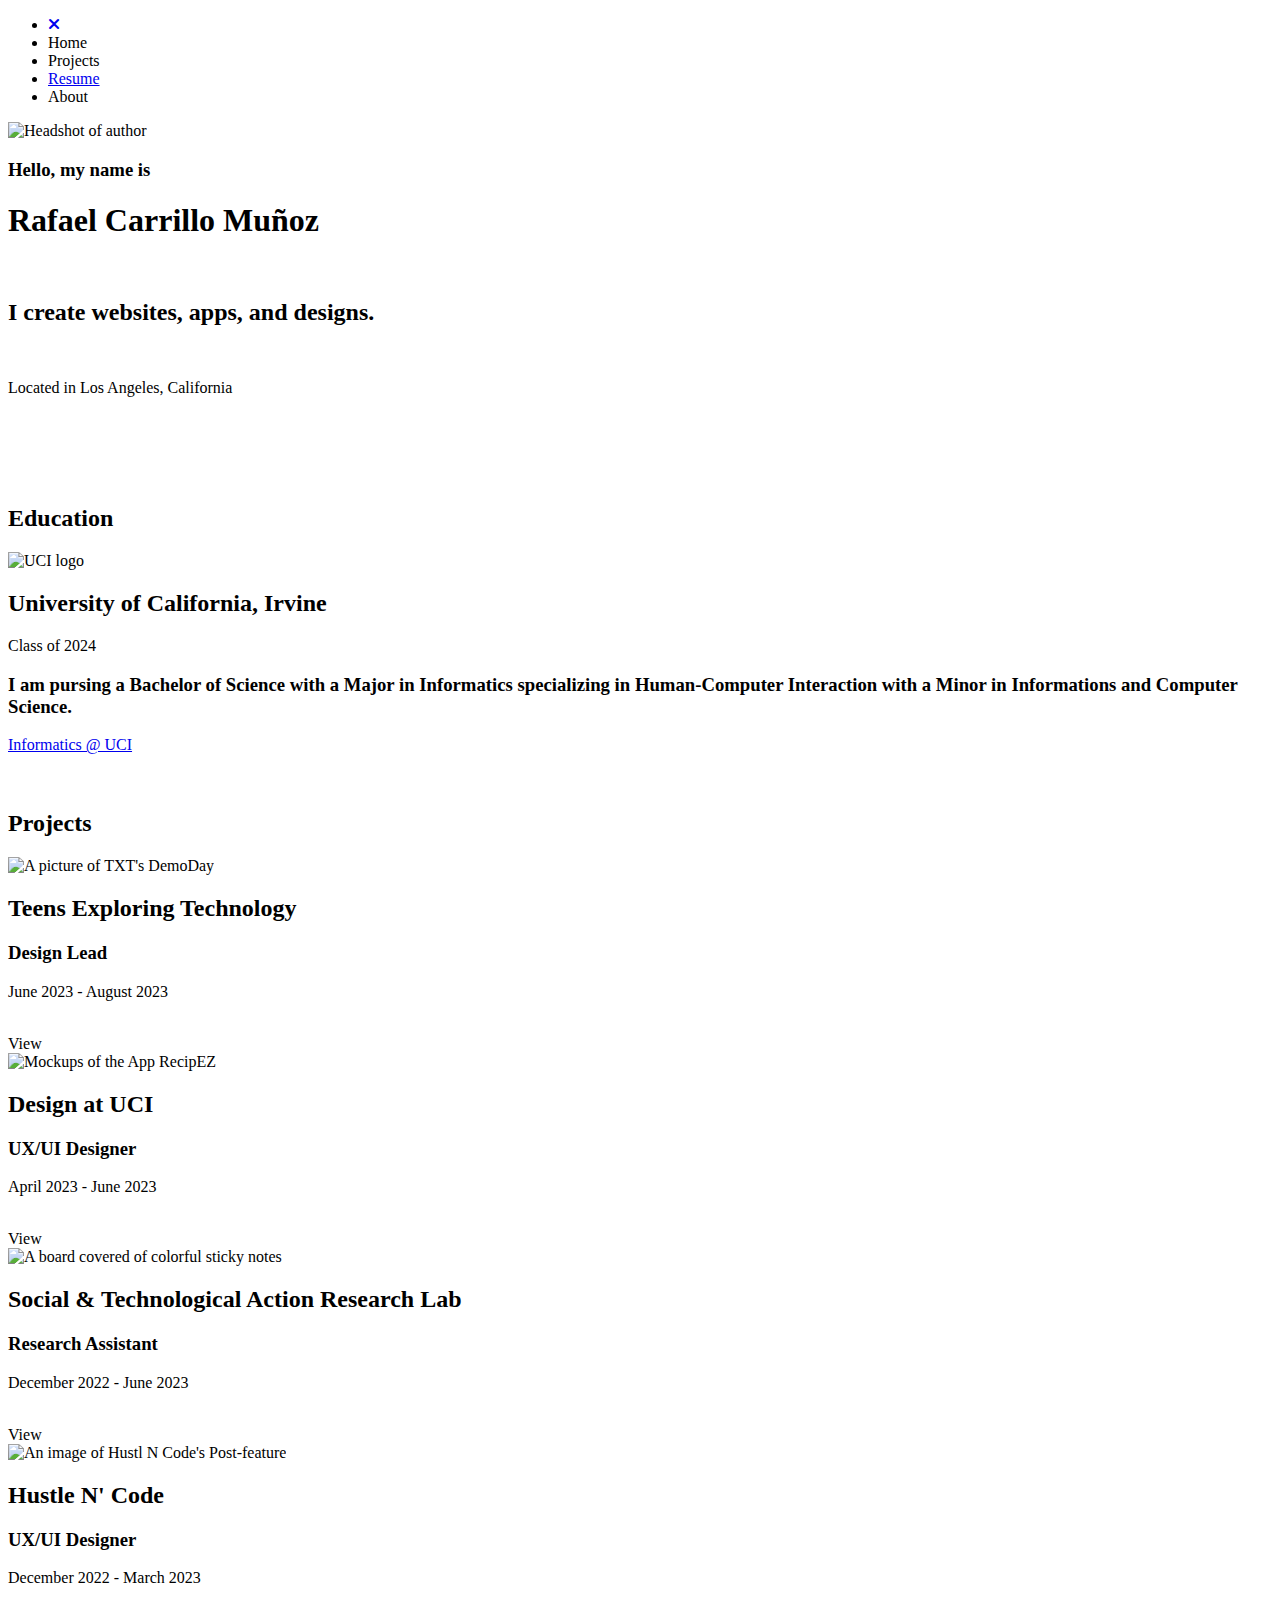
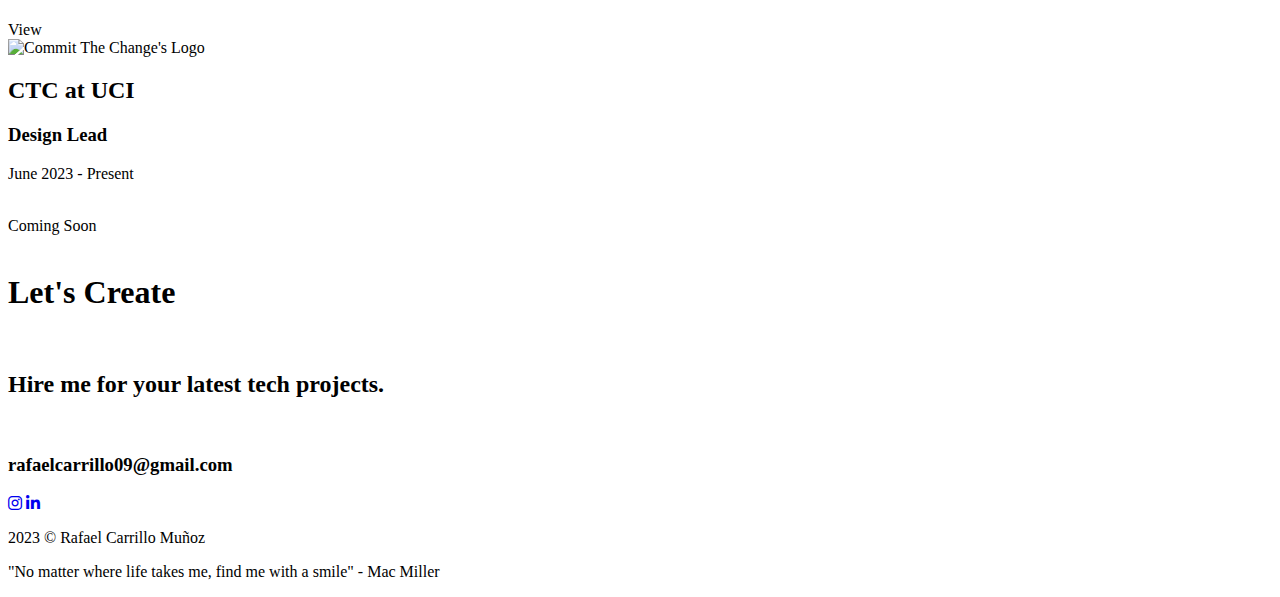
==== index.html @ d5f09ab2 "Removed GPA" ====
<!doctype html>
<html lang="en">

  <!--
  WRITTEN BY: Rafael Carrillo Muñoz
  EMAIL: rafaelcarrillo09@gmail.com
  -->

  <head>
    <meta charset="utf-8">
    <meta name="viewport" content="width=device-width, initial-scale=1">
    <meta name="author" content="Rafael Carrillo Muñoz">
    <meta name="description" content="This is my UX Design Portfolio built from scratch!">
    <!-- my CSS file -->
    <link rel="stylesheet" href="Index.css">
    <!-- icon library -->
    <link rel="stylesheet" href="https://cdnjs.cloudflare.com/ajax/libs/font-awesome/6.4.0/css/all.min.css">
    <!-- Font Families -->
    <link rel="preconnect" href="https://fonts.googleapis.com">
    <link rel="preconnect" href="https://fonts.gstatic.com" crossorigin>
    <link href="https://fonts.googleapis.com/css2?family=Karla:wght@500;600&family=Playfair+Display:wght@500;700&family=Sumana:wght@400;700&display=swap" rel="stylesheet">
    <!-- My website's Icon -->
    <link rel="icon" href="Images/seal.png">
    <!-- my javascript file -->
    <script src="myscript.js"></script>
    <!-- My Website's Name -->
    <title>Portfolio</title>
  </head>

  <!-- Beginning of browser content -->
  <body  id="home">
    <nav>
      <div class="menu">
        <ul>
          <li><a href="#projects"><i id="exit-button" class="fa-solid fa-xmark"></i></a></li>
          <li><a onclick="openIndex()" >Home</a></li>
          <li><a onclick="openProjects()">Projects</a></li>
          <li><a href="Resume/Resume.pdf">Resume</a></li>
          <li><a onclick="About()">About</a></li>
        </ul>
      </div>
      
      <div class="hamburger">
        <div class="line"></div>
        <div id="second-line" class="line"></div>
        <div id="third-line" class="line"></div>
      </div>
    </nav>
    <main>

        <!-- Main content goes here -->


        <div id="right" class="main">
          <div class="column">
            <div id="UCI-card" class="card">
              <img id="headshot" src="Images/headshot.png" alt="Headshot of author">
              <div class="card-content">
                <h3>
          Hello, my name is
        </h3>
        <h1>Rafael Carrillo Muñoz</h1>
        </br>
        <h2>
          I create websites, apps, and designs.
        </h2>
        </br>
        <p id="Hero-text">
          Located in Los Angeles, California
        </p>
        </br>
        </br>
        </br>
              </div>
            </div>
          </div>
        </div>


        
        <div class="border"></div>
        </br>
        <div class="Title">
          <h2>
              Education
          </h2> 
        </div>
        <div id="right" class="main">
          <div class="column">
            <div id="UCI-card" class="card">
              <img id="UCI-logo" src="Images/uci-logo.png" alt="UCI logo">
              <div class="card-content">
                <h2>University of California, Irvine</h2>
                
                <p>Class of 2024</p>
                <div class="border">
                </div>
                <h3>I am pursing a Bachelor of Science with a Major in Informatics specializing in Human-Computer Interaction with a Minor in Informations and Computer Science.</h3>
                <a href="https://www.informatics.uci.edu/">Informatics @ UCI</a>
              </div>
            </div>
          </div>
        </div>
        </br>
        <div class="border"></div>
        </br>
        <div class="Title">
          <h2>
              Projects
          </h2>

        </div>
        <div id="projects" class="main">
          <div class="column">
            <div class="card">
              <img id="affinity-img" src="Images/demoday.png" alt="A picture of TXT's DemoDay">
              <div class="card-content">
                <h2>Teens Exploring Technology</h2>
                <div class="border">
                </div>
                <h3>Design Lead</h3>
                <p>June 2023 - August 2023</p>
                </br>
                <a onclick="txtlead()">View</a>
              </div>
            </div>
          </div>
        </div>

      <div class="section">

        <div id="right" class="main">
          <div class="column">
            <div class="card">
              <img src="Images/iPhone14png.png" alt="Mockups of the App RecipEZ">
                <div class="card-content">
                  <h2>Design at UCI</h2>
                  <div class="border">
                  </div>
                  <h3>UX/UI Designer</h3>
                  <p>April 2023 - June 2023</p>
                  </br>
                  <a onclick="designUCI()">View</a>
                </div>
              </div>
            </div>
          </div>

    <div id="right" class="main">
      <div class="column">
        <div class="card">
          <img id="affinity-img" src="Images/art-2.png" alt="A board covered of colorful sticky notes">
          <div class="card-content">
            <h2>Social & Technological Action Research Lab</h2>
            <div class="border">
            </div>
            <h3>Research Assistant</h3>
            <p>December 2022 - June 2023</p>
            </br>
            <a onclick="research()">View</a>
          </div>
        </div>
      </div>
    </div>
  

    <div id="left" class="main">
      <div class="column">
        <div class="card">
          <img id="Comment-img" src="Images/Frame74.png" alt="An image of Hustl N Code's Post-feature">
          <div class="card-content">
            <h2>Hustle N' Code</h2>
            <div class="border">
            </div>
            <h3>UX/UI Designer</h3>
            <p>December 2022 - March 2023</p>
            </br>
            <a onclick="hustle()">View</a>
          </div>
        </div>
      </div>
    </div>

    <div id="left" class="main">
      <div class="column">
        <div class="card">
          <img id="affinity-img" src="Images/CTC.png" alt="Commit The Change's Logo">
          <div class="card-content">
            <h2>CTC at UCI</h2>
            <div class="border">
            </div>
            <h3>Design Lead</h3>
            <p>June 2023 - Present</p>
            </br>
            <a>Coming Soon</a>
          </div>
        </div>
      </div>
    </div>
  </div>

  <!-- Main content goes here -->
    <div class="border"></div>
      </br>
      <h1>Let's Create</h1>
      </br>
      <h2>
        Hire me for your latest tech projects.
      </h2>
      </br>
      <h3>
        rafaelcarrillo09@gmail.com
      </h3>
    </main>

    <footer>
      <div id="icons" class="column">
        <a href="https://www.instagram.com/rafaelcxrrllx/"><i href="https://www.instagram.com/rafaelcxrrllx/"class="fa-brands fa-instagram"></i></a>
        <a href="https://www.linkedin.com/in/rafaelcxrrllx/"><i class="fa-brands fa-linkedin-in"></i></a>
        <p> 2023 © Rafael Carrillo Muñoz</p>
      </div>
      <div id="copyright" class="column">
        <p id="quote"> "No matter where life takes me, find me with a smile" <span id="Mac">- Mac Miller</span></p>
      </div>
    </footer>

  </body>
</html>
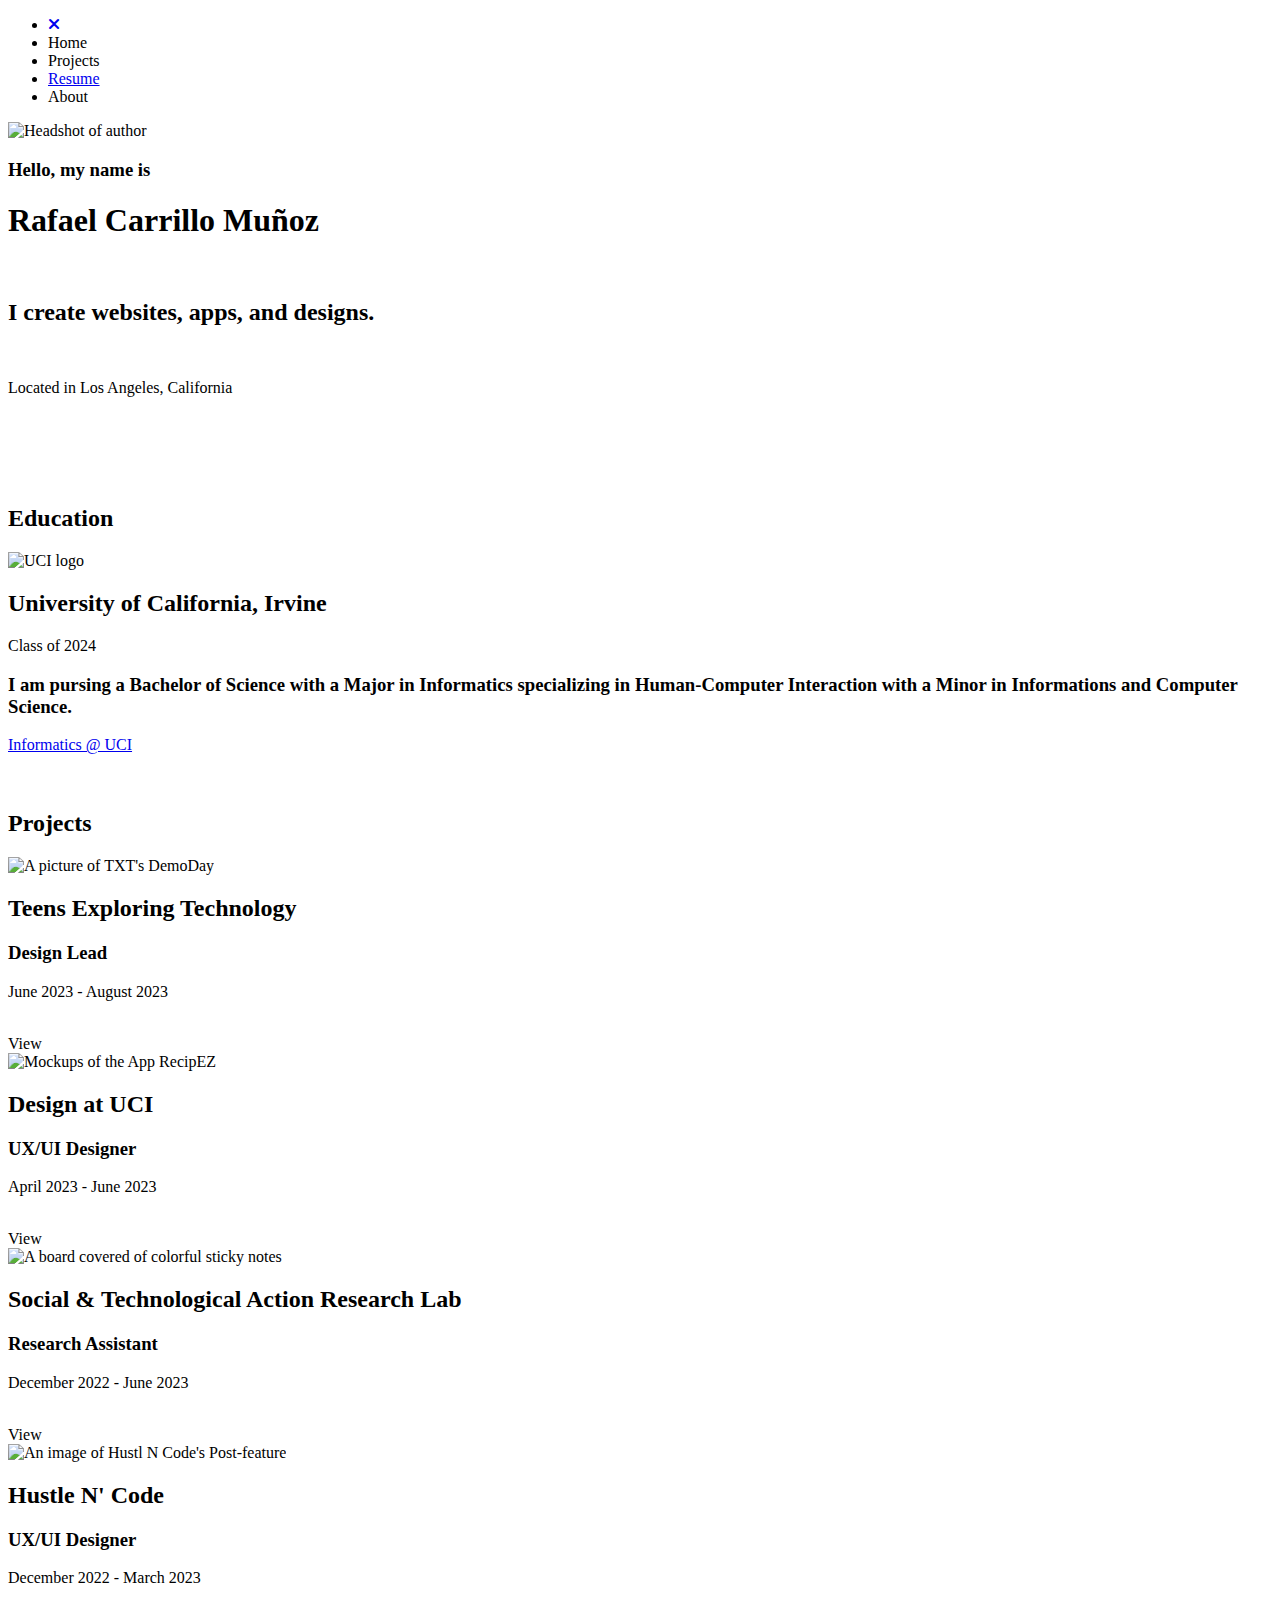
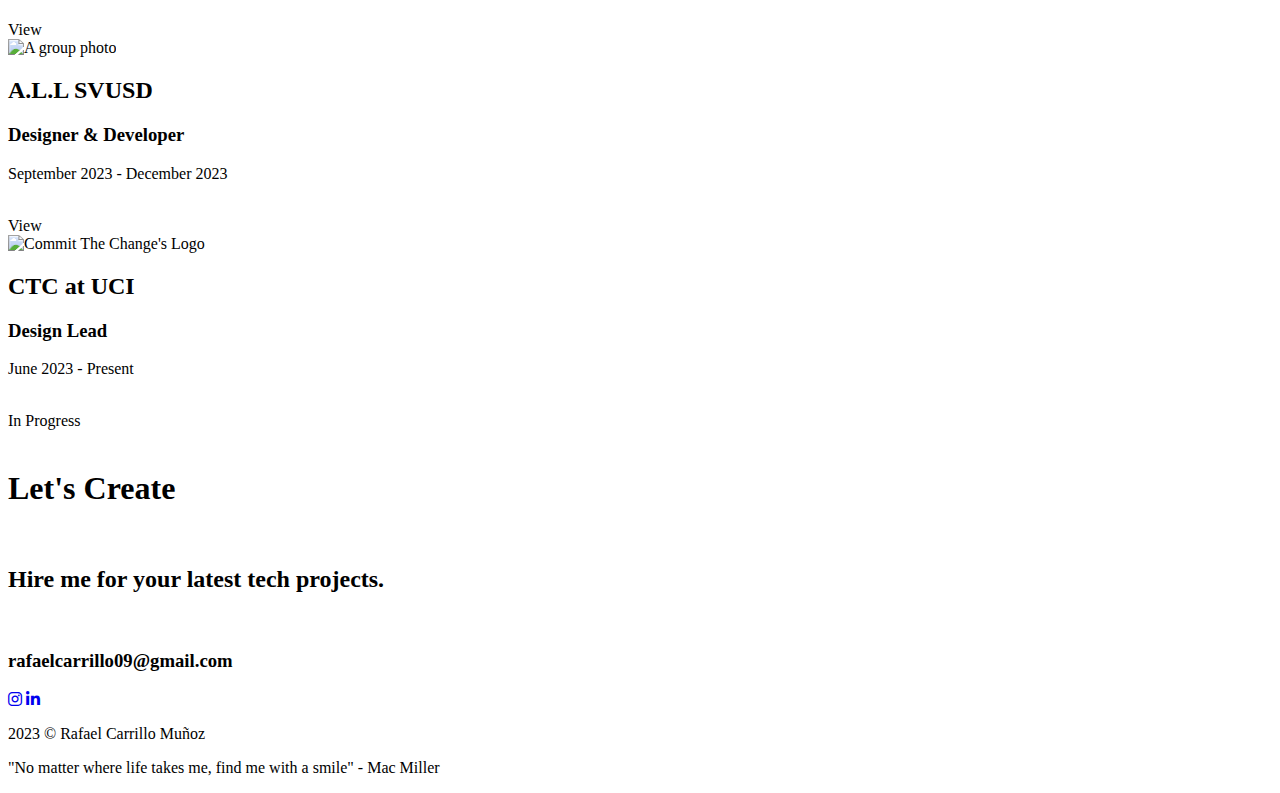
==== commit 0a9e5f34: "Changed My mind." ====
--- a/index.html
+++ b/index.html
@@ -184,6 +184,24 @@
     <div id="left" class="main">
       <div class="column">
         <div class="card">
+          <img id="affinity-img" src="Images/svusd-group-photo.svg" alt="A group photo">
+          <div class="card-content">
+            <h2>A.L.L SVUSD</h2>
+            <div class="border">
+            </div>
+            <h3>Designer & Developer</h3>
+            <p>September 2023 - December 2023</p>
+            </br>
+            <a onclick="svusd()">View</a>
+          </div>
+        </div>
+      </div>
+    </div>
+  </div>
+
+    <div id="left" class="main">
+      <div class="column">
+        <div class="card">
           <img id="affinity-img" src="Images/CTC.png" alt="Commit The Change's Logo">
           <div class="card-content">
             <h2>CTC at UCI</h2>
@@ -192,7 +210,7 @@
             <h3>Design Lead</h3>
             <p>June 2023 - Present</p>
             </br>
-            <a>Coming Soon</a>
+            <a>In Progress</a>
           </div>
         </div>
       </div>
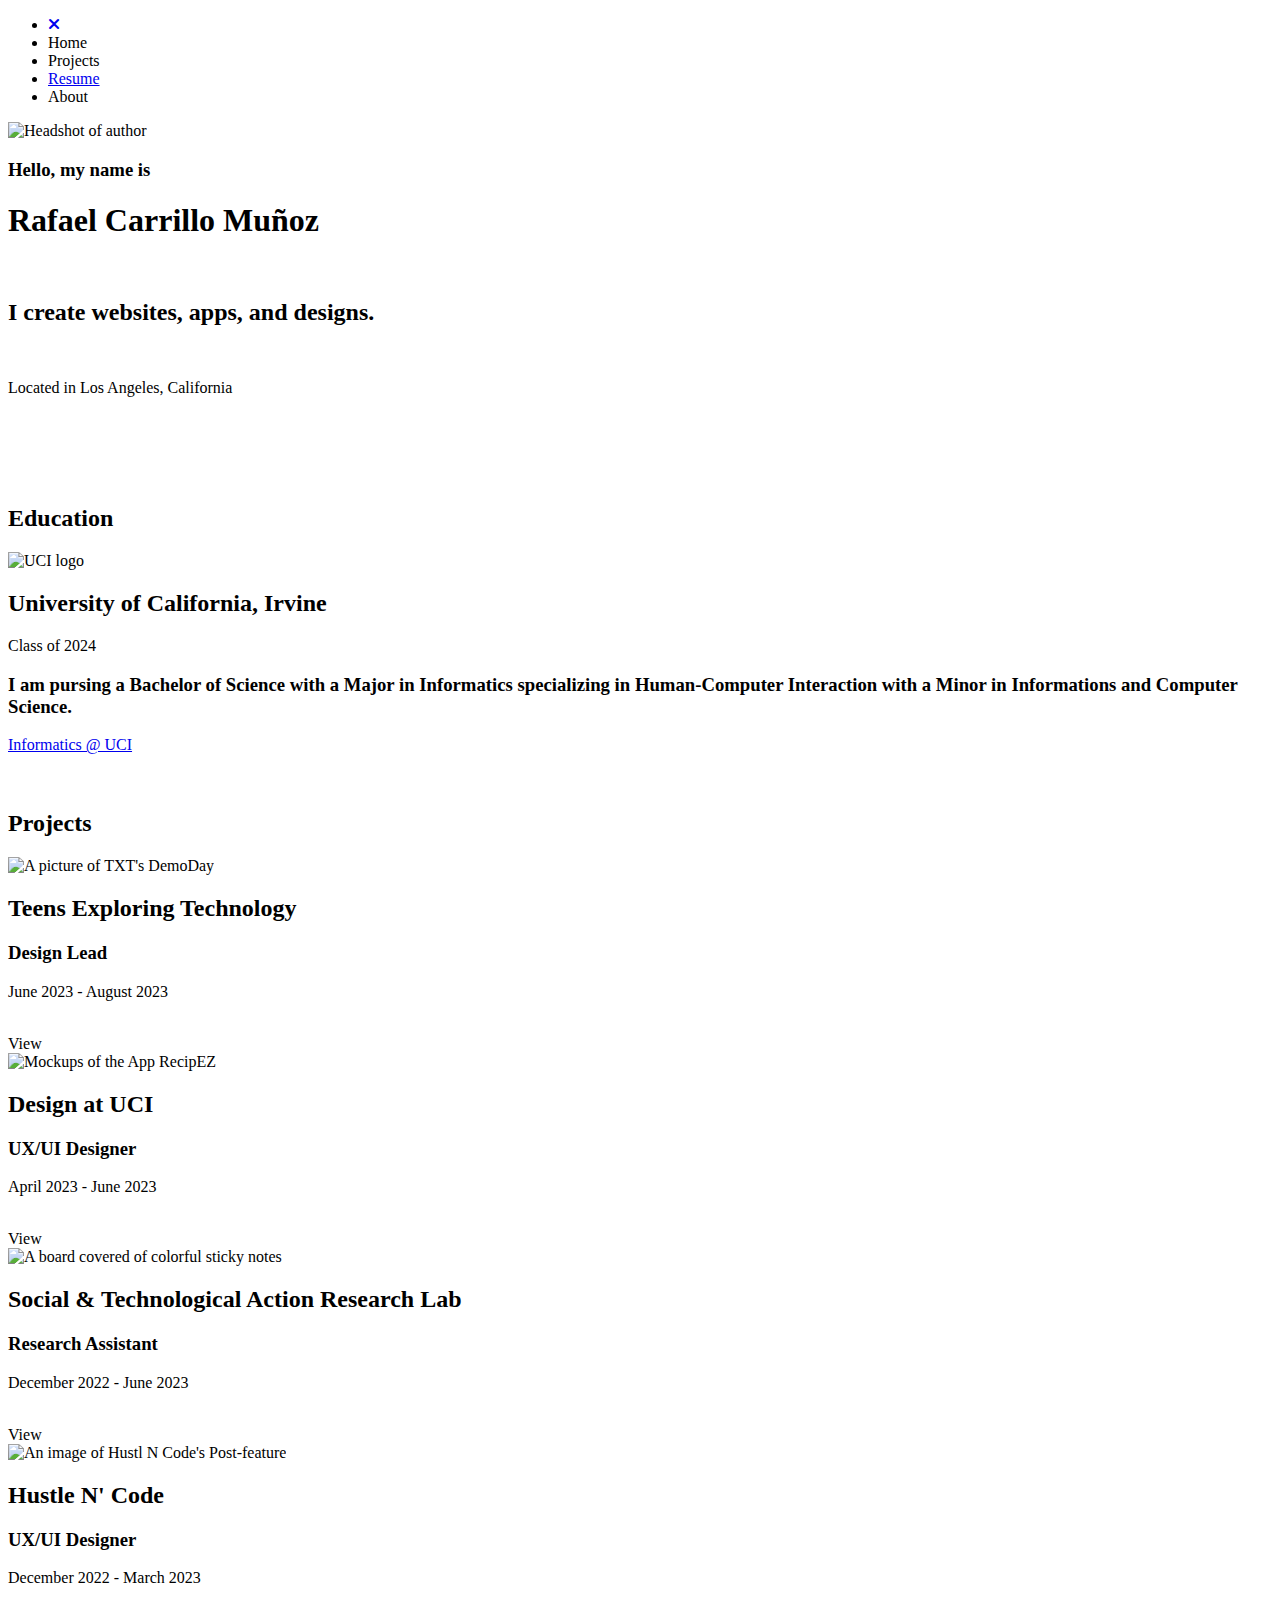
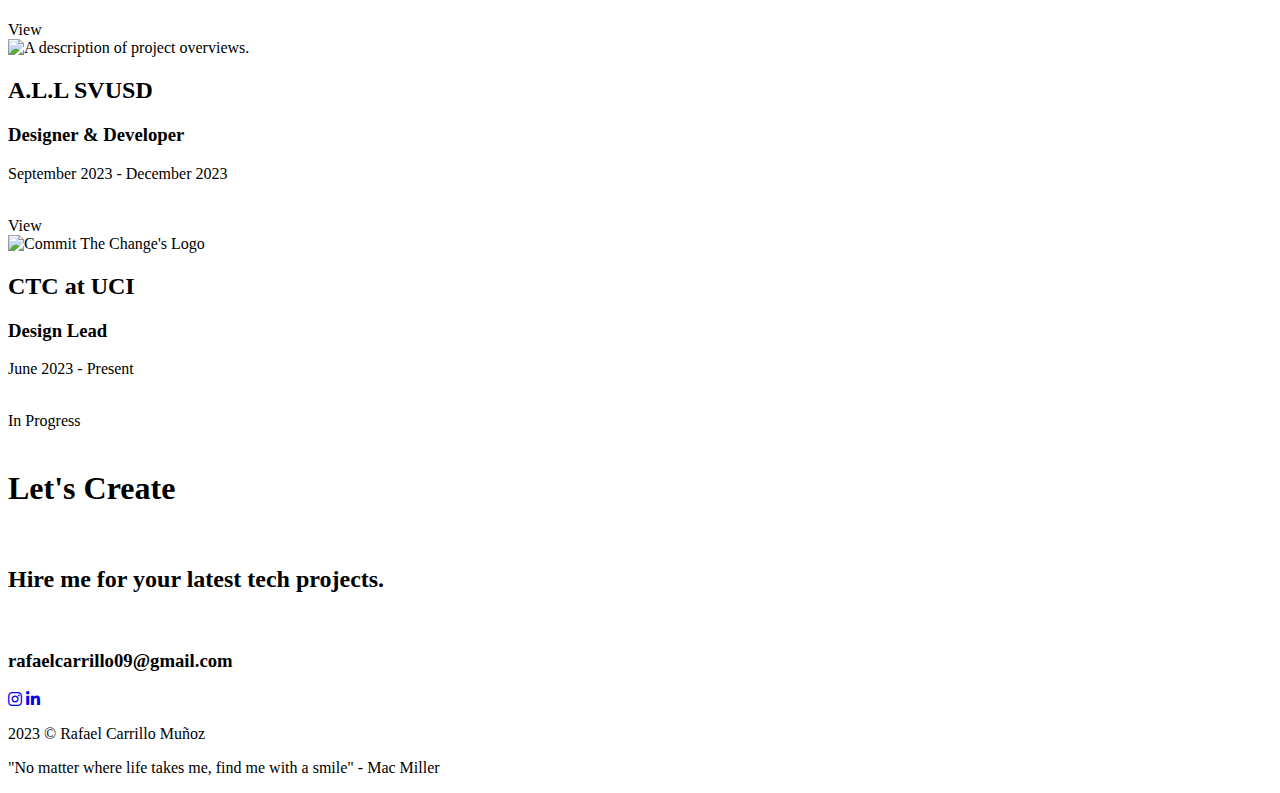
==== commit 38363d3d: "New Image for SVUSD" ====
--- a/index.html
+++ b/index.html
@@ -184,7 +184,7 @@
     <div id="left" class="main">
       <div class="column">
         <div class="card">
-          <img id="affinity-img" src="Images/svusd-group-photo.svg" alt="A group photo">
+          <img id="affinity-img" src="Images/svusd-final.svg" alt="A description of project overviews.">
           <div class="card-content">
             <h2>A.L.L SVUSD</h2>
             <div class="border">
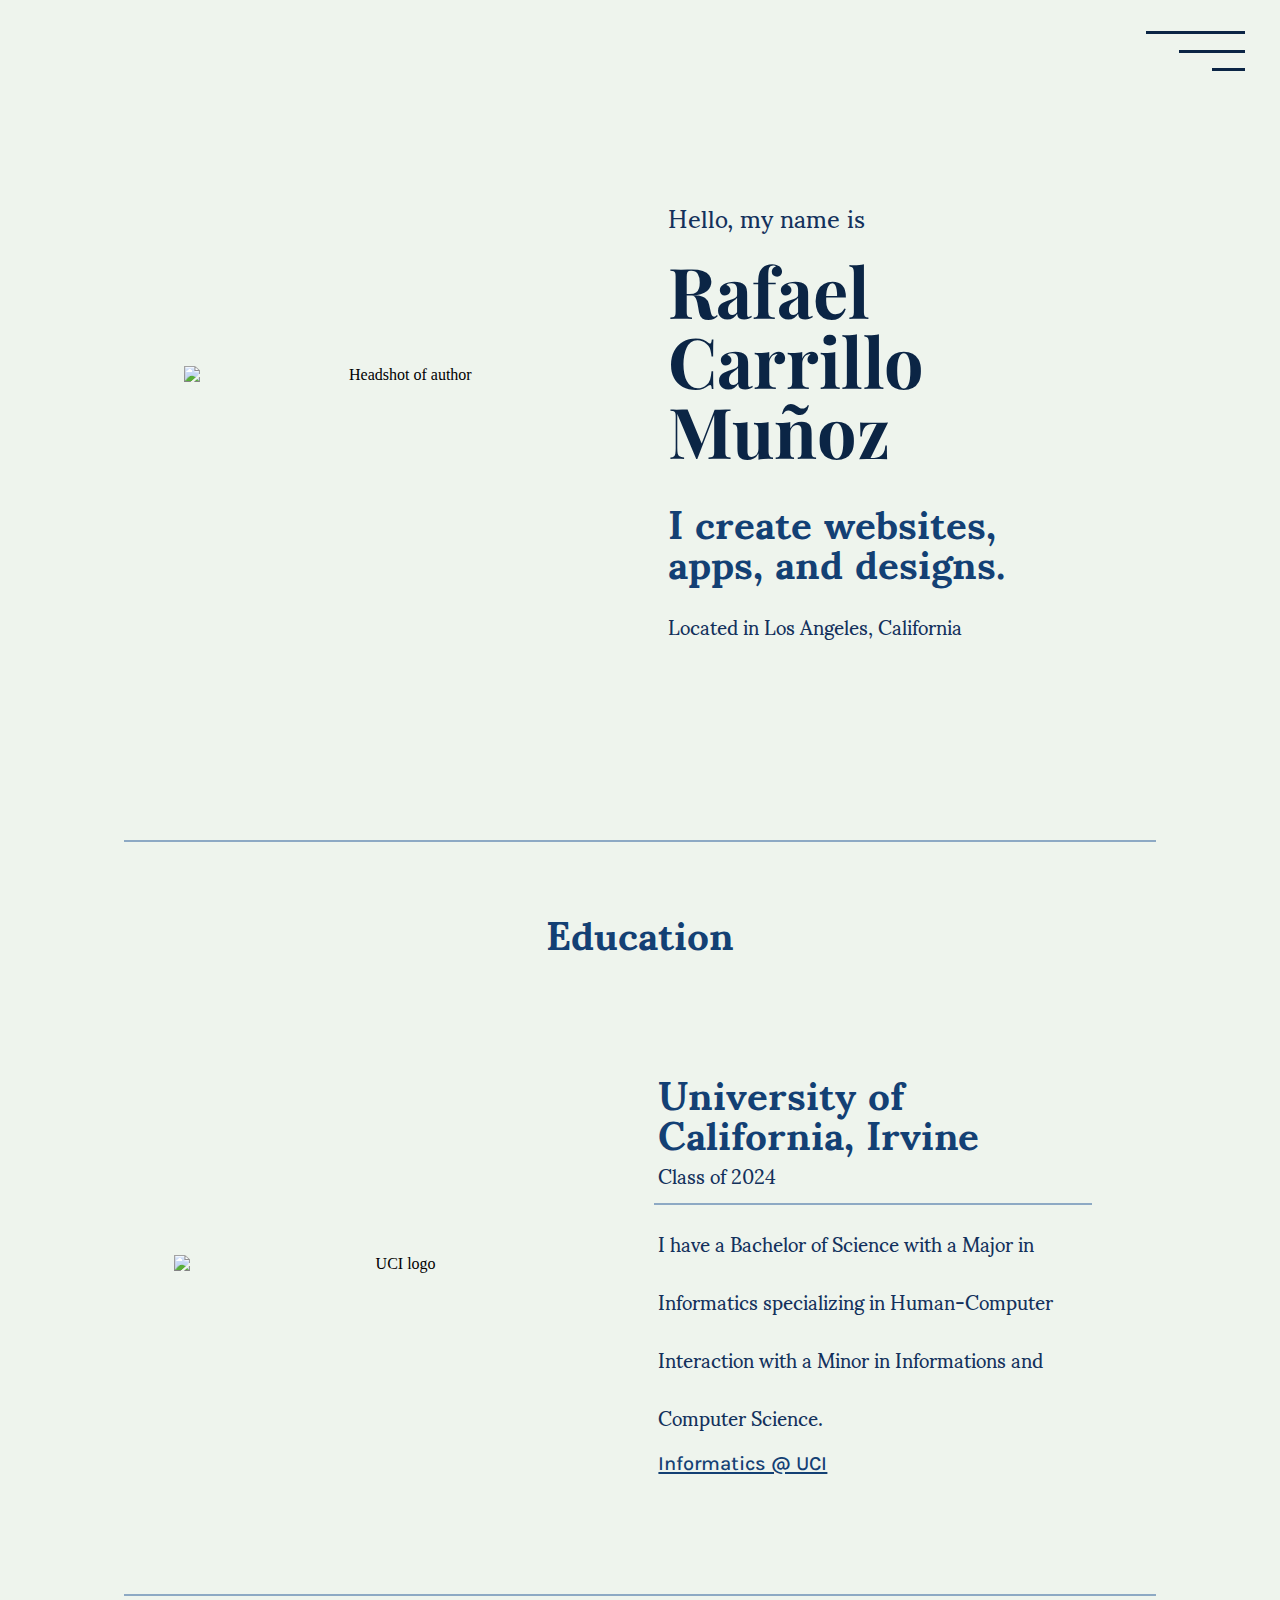
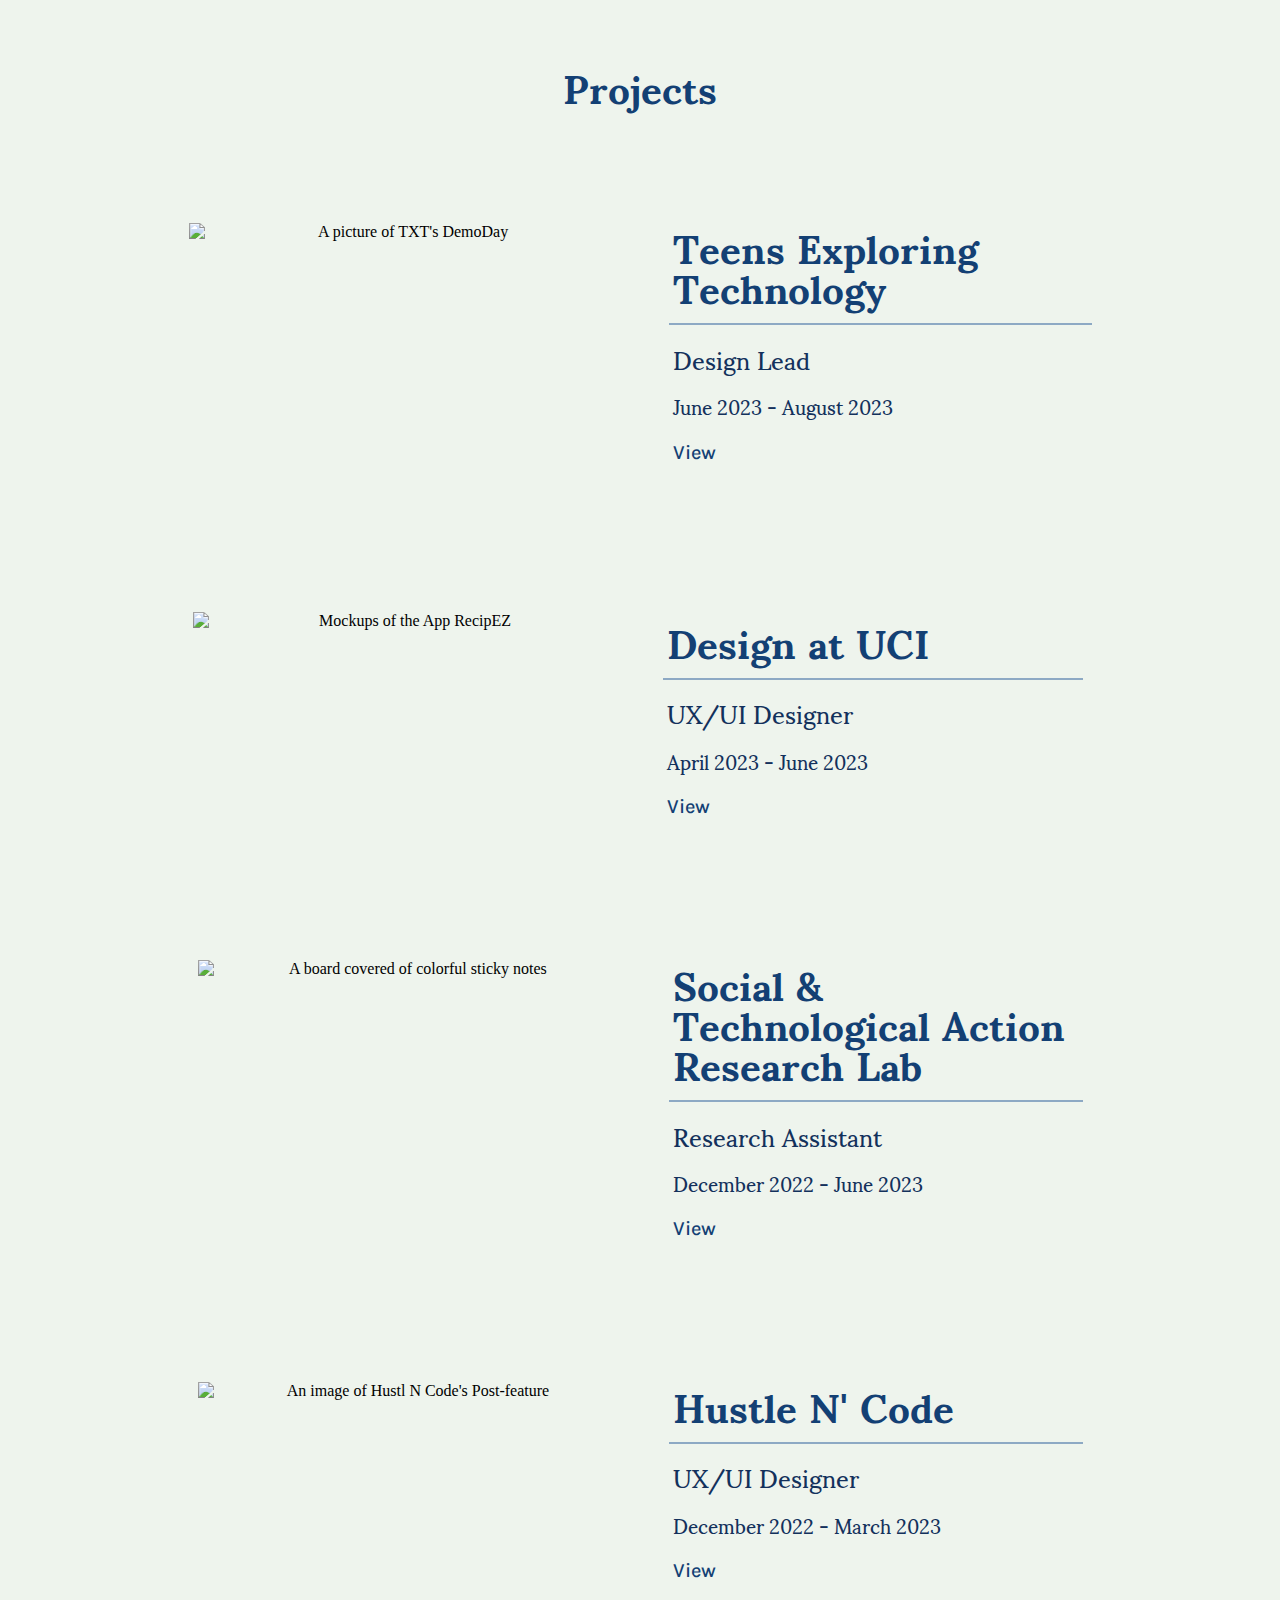
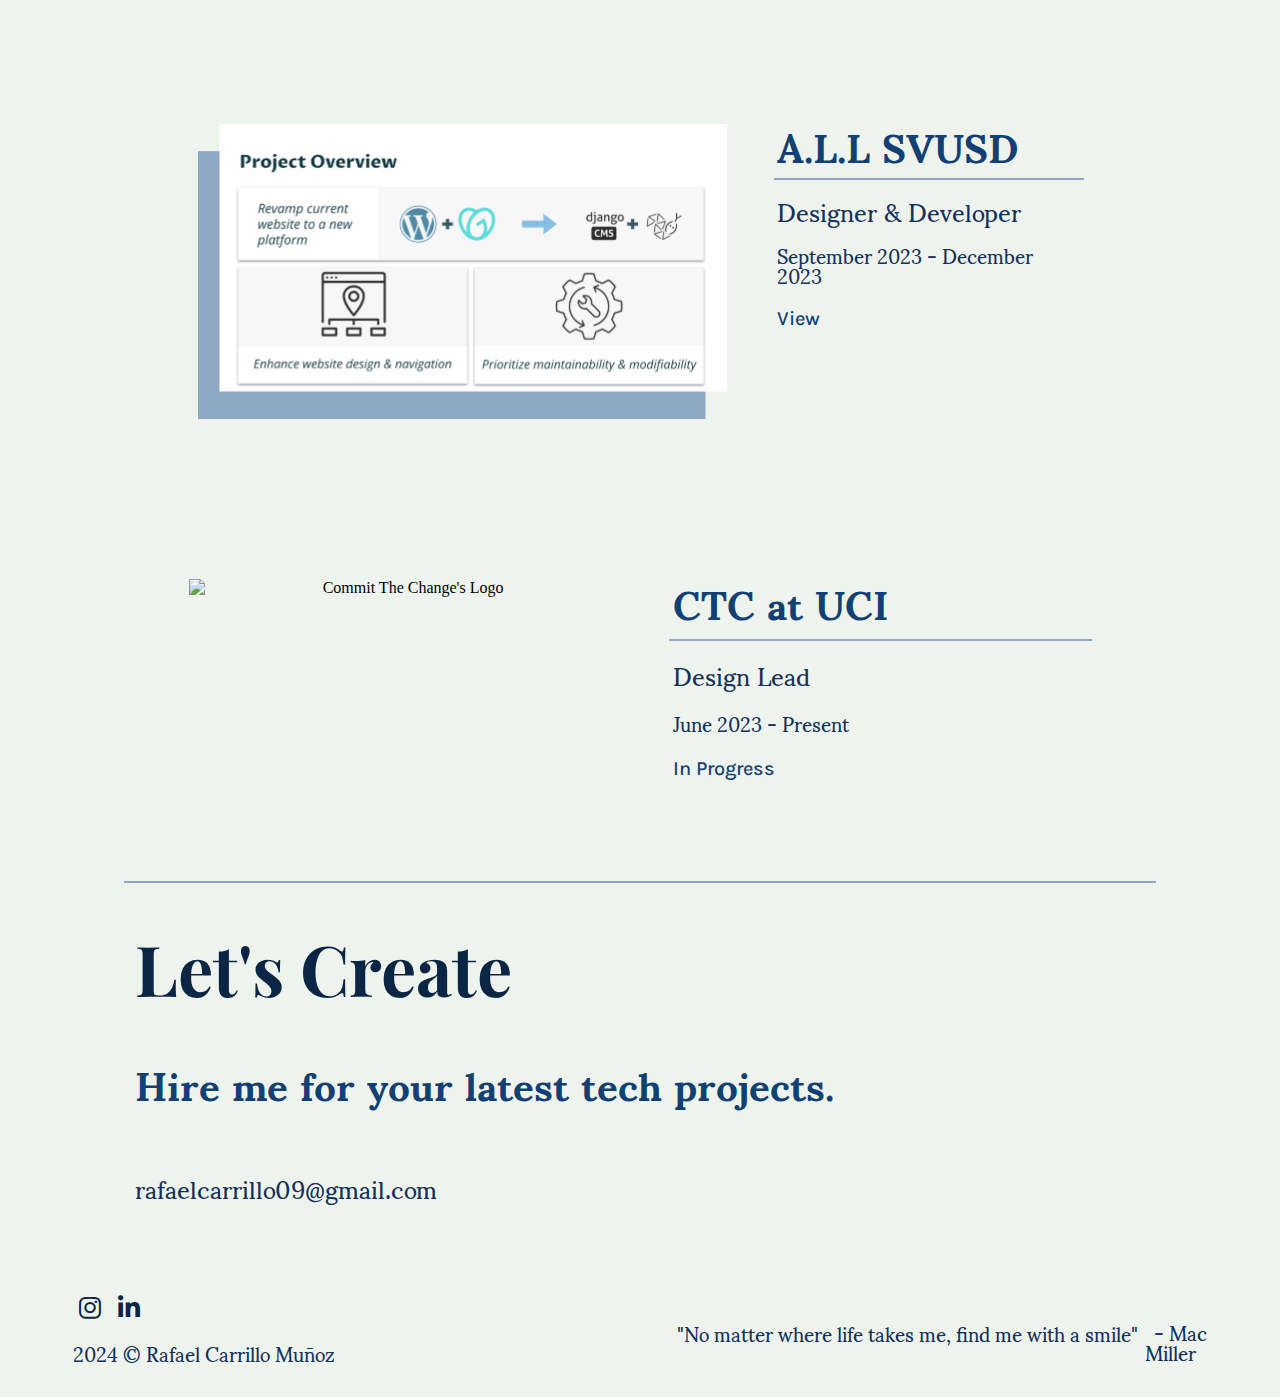
==== commit 2b82b94d: "Updated Mobile font-size" ====
--- a/index.html
+++ b/index.html
@@ -95,7 +95,7 @@
                 <p>Class of 2024</p>
                 <div class="border">
                 </div>
-                <h3>I am pursing a Bachelor of Science with a Major in Informatics specializing in Human-Computer Interaction with a Minor in Informations and Computer Science.</h3>
+                <p id="intro">I have a Bachelor of Science with a Major in Informatics specializing in Human-Computer Interaction with a Minor in Informations and Computer Science.</p>
                 <a href="https://www.informatics.uci.edu/">Informatics @ UCI</a>
               </div>
             </div>
@@ -235,7 +235,7 @@
       <div id="icons" class="column">
         <a href="https://www.instagram.com/rafaelcxrrllx/"><i href="https://www.instagram.com/rafaelcxrrllx/"class="fa-brands fa-instagram"></i></a>
         <a href="https://www.linkedin.com/in/rafaelcxrrllx/"><i class="fa-brands fa-linkedin-in"></i></a>
-        <p> 2023 © Rafael Carrillo Muñoz</p>
+        <p> 2024 © Rafael Carrillo Muñoz</p>
       </div>
       <div id="copyright" class="column">
         <p id="quote"> "No matter where life takes me, find me with a smile" <span id="Mac">- Mac Miller</span></p>
--- a/Index.css
+++ b/Index.css
@@ -0,0 +1,460 @@
+
+* {
+    margin: 1%;
+    padding: 1%;
+    box-sizing: border-box;
+}
+
+nav {
+    display: flex;
+    flex-direction: row;/* Default value is 'row' */
+    justify-content: space-between; /* Main axis alignment */
+    align-items: center; /* Cross axis alignment */
+    margin: 0;
+    width: 100%;
+    width: 100%;
+    height: 100px;
+    z-index: 0;
+    padding-right: 5%;
+    position: fixed;
+}
+
+body {
+    background: var(--White, #EEF4ED);
+    flex: 1;
+    z-index: 1;
+}
+
+html, body {
+    height: 100%;
+}
+
+h1 {
+    color: var(--titles-fineprint, #0B2545);
+    font-family: Playfair Display;
+    font-style: normal;
+    font-weight: 700;
+    line-height: 100%;
+    letter-spacing: 7%;
+}
+
+h2 {
+    color: var(--Subheadings, #134074);
+    /* Subtitle */
+    font-family: Sumana;
+    font-style: normal;
+    font-weight: 700;
+    line-height: 100%; /* 139.572% */
+    letter-spacing: 7%;
+}
+
+h3 {
+    color: var(--Text, #13315C);
+    /* Text */
+    font-family: Sumana;
+    font-style: normal;
+    font-weight: 500;
+    line-height: 200%;
+    letter-spacing: 7%;
+}
+
+p {
+     color: var(--Text, #13315C);
+    /* Text */
+    font-family: Sumana;
+    font-style: normal;
+    font-weight: 500;
+    line-height: 100%;
+    letter-spacing: 7%;
+}
+
+a {
+    color: var(--Subheadings, #134074);
+    /* Subtitle */
+    font-family: Karla;
+    font-style: normal;
+    font-weight: 500;
+    line-height: 100%; /* 139.572% */
+    letter-spacing: 7%;
+    cursor: pointer;
+}
+
+a:hover {
+    color: var(--Accents, #8DA9C4);
+}
+
+i {
+    color: var(--Accents, #0B2545);
+    font-size: 25px;
+}
+
+img {
+    max-width: 100%;
+    height: auto;
+}
+
+#Comment-img {
+    max-width: 80%;
+    height: auto;
+    padding: 15px;
+}
+
+#affinity-img {
+    max-width: 100%;
+    height: auto;
+    padding: 15px;
+}
+
+#UCI-logo {
+    max-width: 50%;
+    height: auto;
+    padding: 15px;
+}
+
+#headshot {
+    max-width: 80%;
+    height: auto;
+    margin-top: -5%;
+}
+
+footer {
+    text-align: center;
+    display: block;
+    padding: 0;
+    margin: 0;
+    width: 100%;
+    height: 100px;
+}
+
+.hamburger {
+    width: 100%; /* Adjust the size as needed */
+    height: 5%;
+    display: flex;
+    flex-direction: column;
+    justify-content: space-between;
+    cursor: pointer;
+    position: sticky;
+    z-index: 0;
+    margin-top: 10%;
+    align-items: flex-end;
+    flex: 1;
+
+}
+
+.line {
+     border-top: 3px solid #0B2545;
+     width: 9%;
+     margin: -.3%;
+}
+
+#second-line {
+    width: 6%;
+}
+
+#third-line {
+    width: 3%;
+}
+
+/* Styling for the slide-in menu */
+.menu {
+    position: fixed;
+    align-items: center;
+    text-align: center;
+    top: 0;
+    margin-top: -10px;
+    right: -280px; /* Initial position outside the viewport */
+    width: 280px; /* Adjust the width as needed */
+    height: 100%;
+    background-color: #EEF4ED;
+    overflow-y: auto; /* Enable scrolling if menu content overflows */
+    transition: right 0.5s ease-in-out; /* Smooth transition effect */
+    z-index: 2;
+}
+
+.menu ul {
+    list-style: none;
+    padding: 20px;
+
+}
+
+.menu ul li {
+    margin-bottom: 20%;
+    cursor: pointer;
+
+}
+
+.menu a {
+    text-decoration: none;
+    font-size: 18px;
+}
+
+.Title {
+    text-align: center;
+}
+
+/* Flexbox */
+.main {
+    display: flex;
+    flex-direction: row; /* Default value is 'row' */
+    justify-content: space-between; /* Main axis alignment */
+    align-items: center; /* Cross axis alignment */
+    margin: 0;
+    width: 100%;
+}
+
+.card-content {
+    text-align: left;
+}
+
+.border {
+     border-bottom: 2px solid #8DA9C4;
+}
+
+#Comment-img {
+    max-width: 100%;
+    height: auto;
+    padding: 15px;
+}
+
+/* Flexbox */
+footer {
+    display: flex;
+    flex-direction: row; /* Default value is 'row' */
+    align-items: flex-end; /* Cross axis alignment */
+    margin: 0;
+    width: 100%;
+    padding: 0;
+    height: 100px;
+}
+
+footer .column {
+    flex: 1;
+/*    border: 1px solid #8DA9C4;*/
+    height: auto;
+    text-align: center;
+}
+
+footer .column i {
+    margin-right: 0px;
+}
+
+/* Style for individual columns */
+.column {
+    flex: 1;
+    height: auto;
+    text-align: center;
+}
+
+#quote {
+    text-align: right;
+   
+}
+
+#copyright {
+    margin-right: 0%;
+    text-align: right;
+}
+
+#icons {
+    margin-left: 0%;
+    text-align: left;
+}
+
+/* Small screens (phones) */
+@media (max-width: 600px) {
+    header {
+        font-size: 24px;
+    }
+    nav {
+        font-size: 18px;
+        margin-top: -10%;
+
+    }
+    main {
+        padding: 10px;
+    }
+    footer {
+        font-size: 13px;
+        display: inline-block;
+    }
+
+    #icons i{
+    margin-left: 0%;
+    }
+
+    #icons {
+        margin-left: 2%;
+    }
+
+    #quote {
+        text-align: center;
+        font-size: 15px;
+    }
+
+    #Mac {
+        text-align: center;
+         display: block;
+         margin: 0;
+         margin-top: 1%;
+    }
+
+    #headshot {
+    max-width: 70%;
+    height: auto;
+    }
+}
+
+/* Medium screens (tablets) */
+@media (min-width: 601px) and (max-width: 1024px) {
+    header {
+        font-size: 32px;
+    }
+    nav {
+        font-size: 24px;
+        margin-top: -7%;
+    }
+    main {
+        padding: 20px;
+        margin: 5%;
+    }
+    footer {
+        font-size: 18px;
+    }
+
+    .hamburger {
+        width: 100%; /* Adjust the size as needed */
+        height: 5%;
+        display: flex;
+        flex-direction: column;
+        justify-content: space-between;
+        cursor: pointer;
+        margin-left: 6%;
+        margin-top: 5%;
+    }
+    #headshot {
+    max-width: 70%;
+    height: auto;
+    }
+}
+
+/* Large screens (desktops) */
+@media (min-width: 1025px) {
+    header {
+        font-size: 48px;
+    }
+    nav {
+        font-size: 36px;
+        margin-top: -7%;
+    }
+    main {
+        padding: 40px;
+        margin: 2%;
+    }
+    footer {
+        font-size: 24px;
+    }
+    img {
+        max-width: 70%;
+        height: auto;
+    }
+    h1 {
+        font-size: 70px;
+    }
+    h2 {
+        font-size: 40px;
+    }
+    h3 {
+        font-size: 25px;
+    }
+    p {
+        font-size: 20px;
+    }
+    a {
+        font-size: 20px;
+    }
+
+    #Hero-text {
+        padding-bottom: 10%;
+    }
+
+    #intro {
+        line-height: normal;
+    }
+
+    .section {
+        display: flex;
+        width: 100%;
+        flex-direction: column; /* Default value is 'row' */
+        justify-content: space-between; /* Main axis alignment */
+        align-items: center; /* Cross axis alignment */
+        margin: 0;
+        width: 100%;
+    }
+
+    .hamburger {
+        width: 100%; /* Adjust the size as needed */
+        height: 5%;
+        display: flex;
+        flex-direction: column;
+        justify-content: space-between;
+        cursor: pointer;
+        margin-left: 5%;
+        margin-top: 5%;
+    }
+
+    .card-content img {
+        height: auto;
+        max-width: 70%;
+        justify-content: center;
+    }
+
+    .card {
+        display: flex;
+    }
+
+    .card-content {
+        flex: 1;
+    }
+
+    .column{
+        flex: 1;
+    }
+
+    .column img {
+        flex: 1;
+    }
+
+    #UCI-logo {
+        max-width: auto;
+        height: 40%;
+        padding: 0px;
+        margin-top: 0%;
+    }
+
+    #UCI-card {
+        align-items: center;
+    }
+
+    #Comment-img {
+        max-width: 70%;
+        height: auto;
+        padding: 15px;
+    }
+
+    #affinity-img {
+        max-width: 60%;
+        height: auto;
+        padding: 15px;
+    }
+
+    #headshot {
+    max-width: 50%;
+    height: auto;
+    margin-top: -17%;
+    }
+
+    #icons i {
+        margin-right: -4%;
+        padding-left: 0;
+    }
+}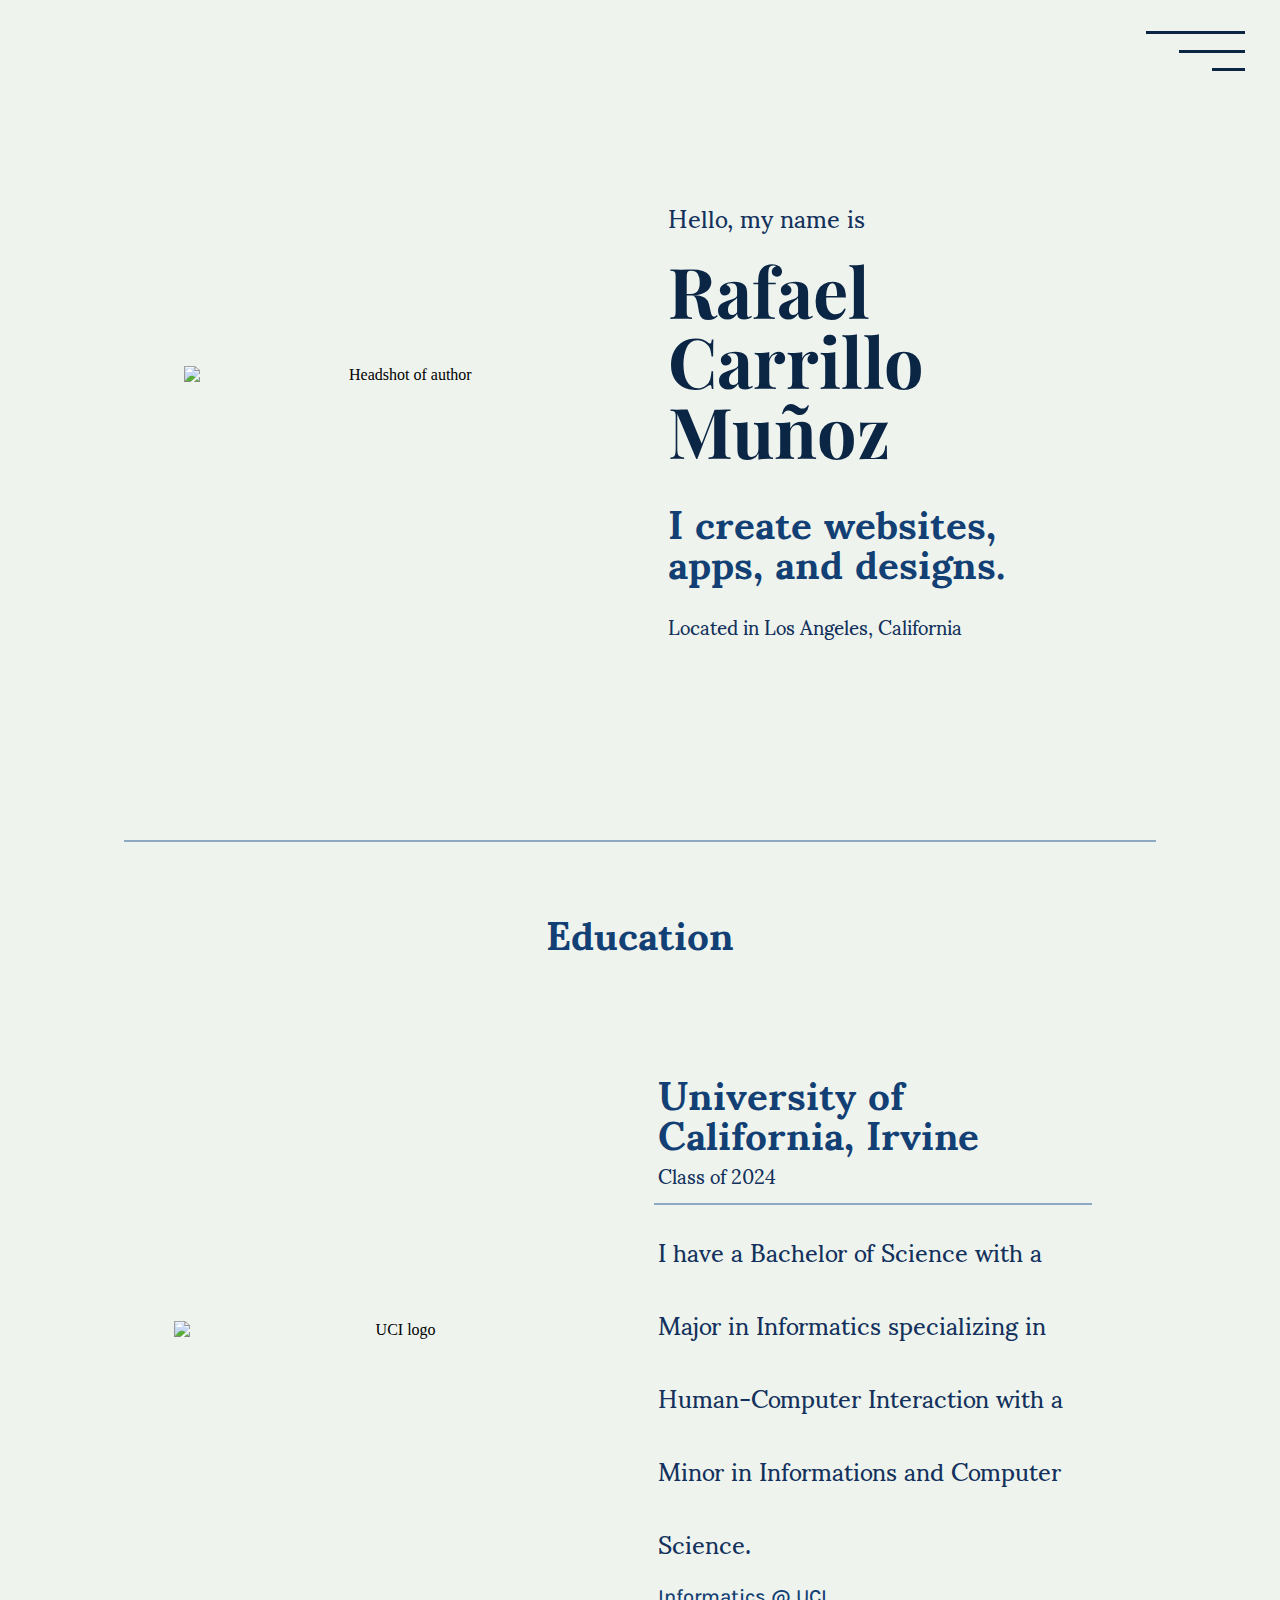
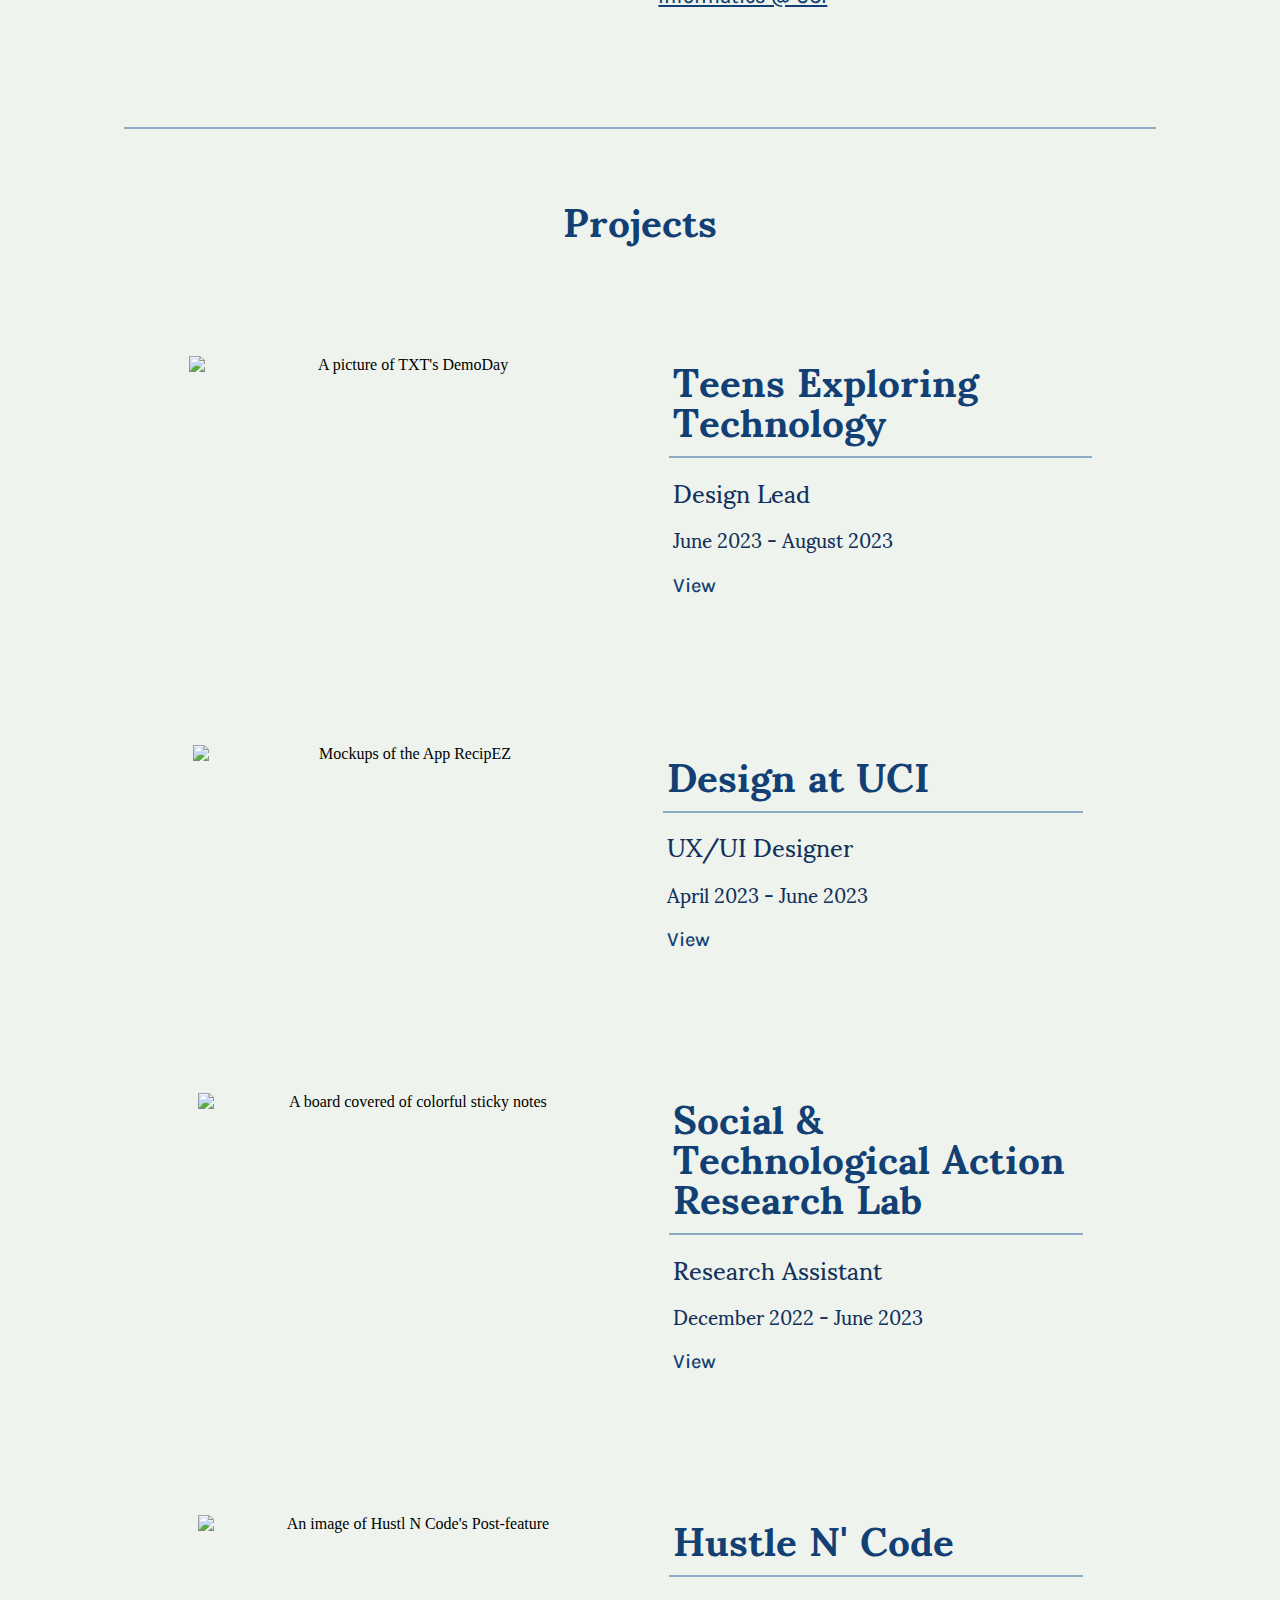
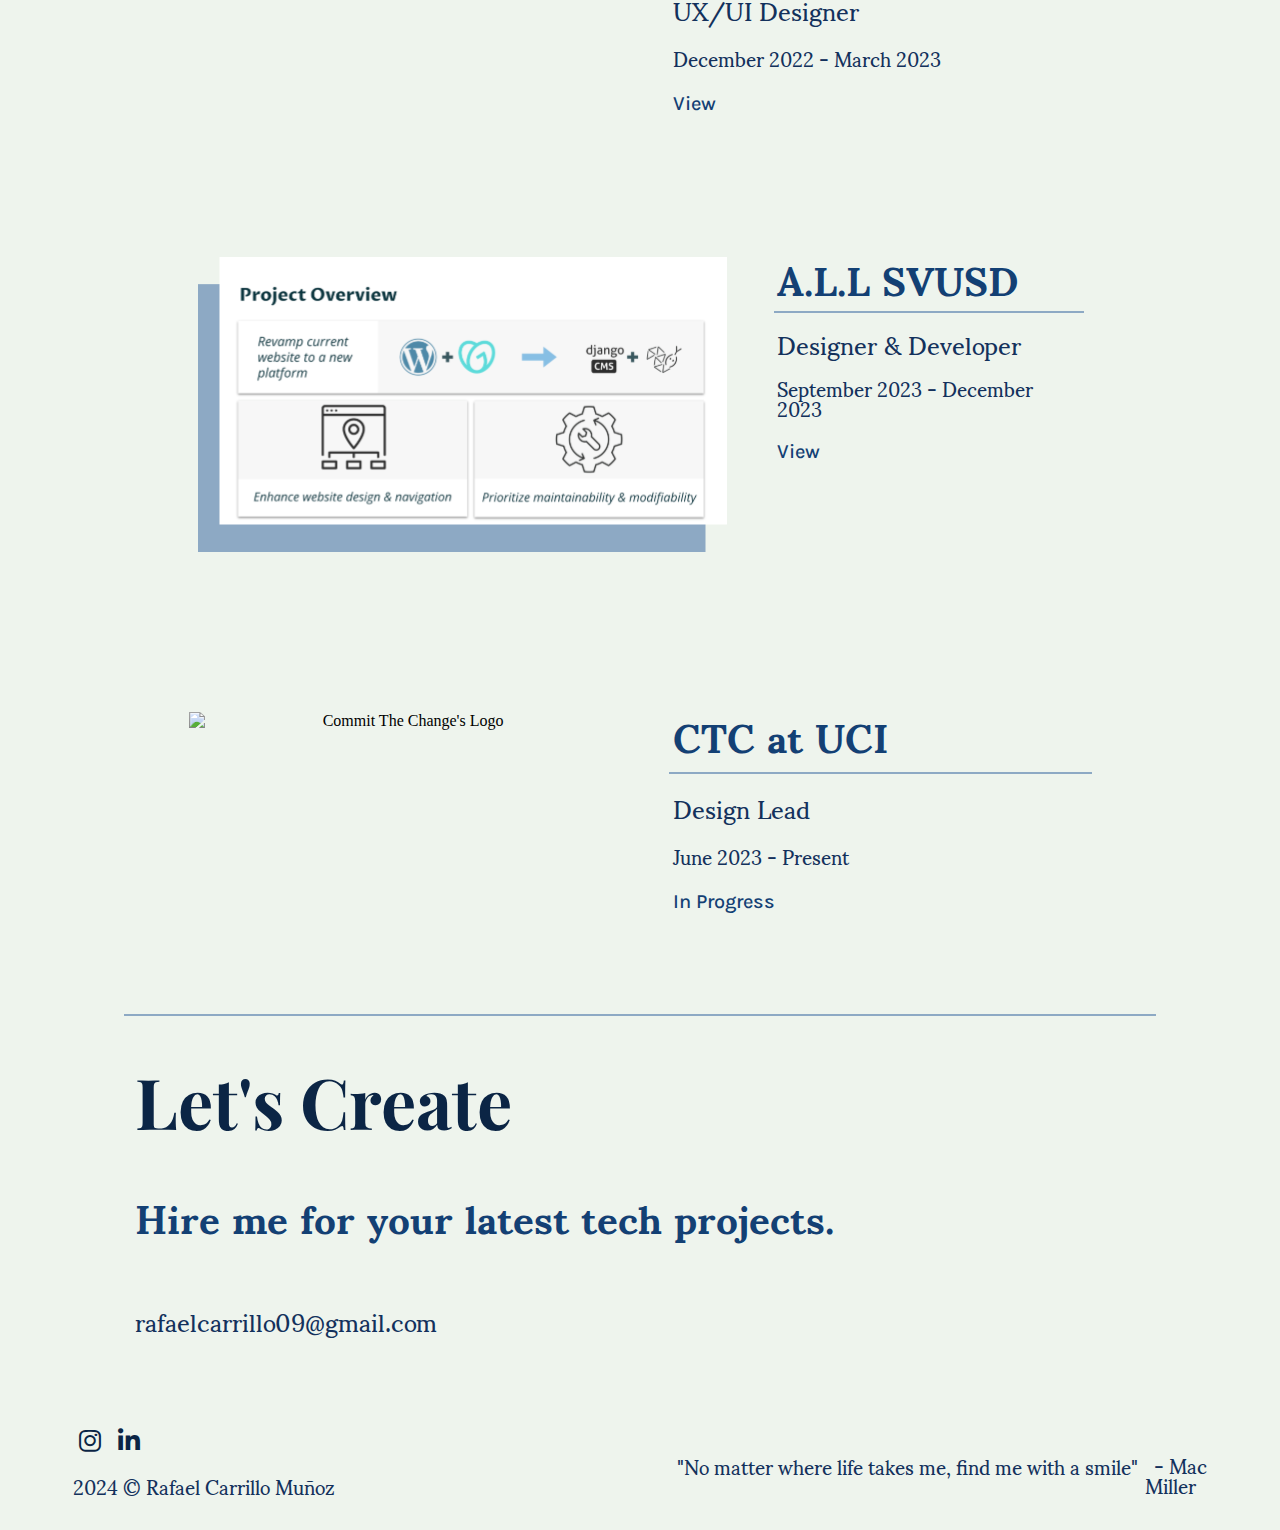
==== commit 901210de: "Updated Intro size" ====
--- a/index.html
+++ b/index.html
@@ -95,7 +95,7 @@
                 <p>Class of 2024</p>
                 <div class="border">
                 </div>
-                <p id="intro">I have a Bachelor of Science with a Major in Informatics specializing in Human-Computer Interaction with a Minor in Informations and Computer Science.</p>
+                <h3 id="intro">I have a Bachelor of Science with a Major in Informatics specializing in Human-Computer Interaction with a Minor in Informations and Computer Science.</h3>
                 <a href="https://www.informatics.uci.edu/">Informatics @ UCI</a>
               </div>
             </div>
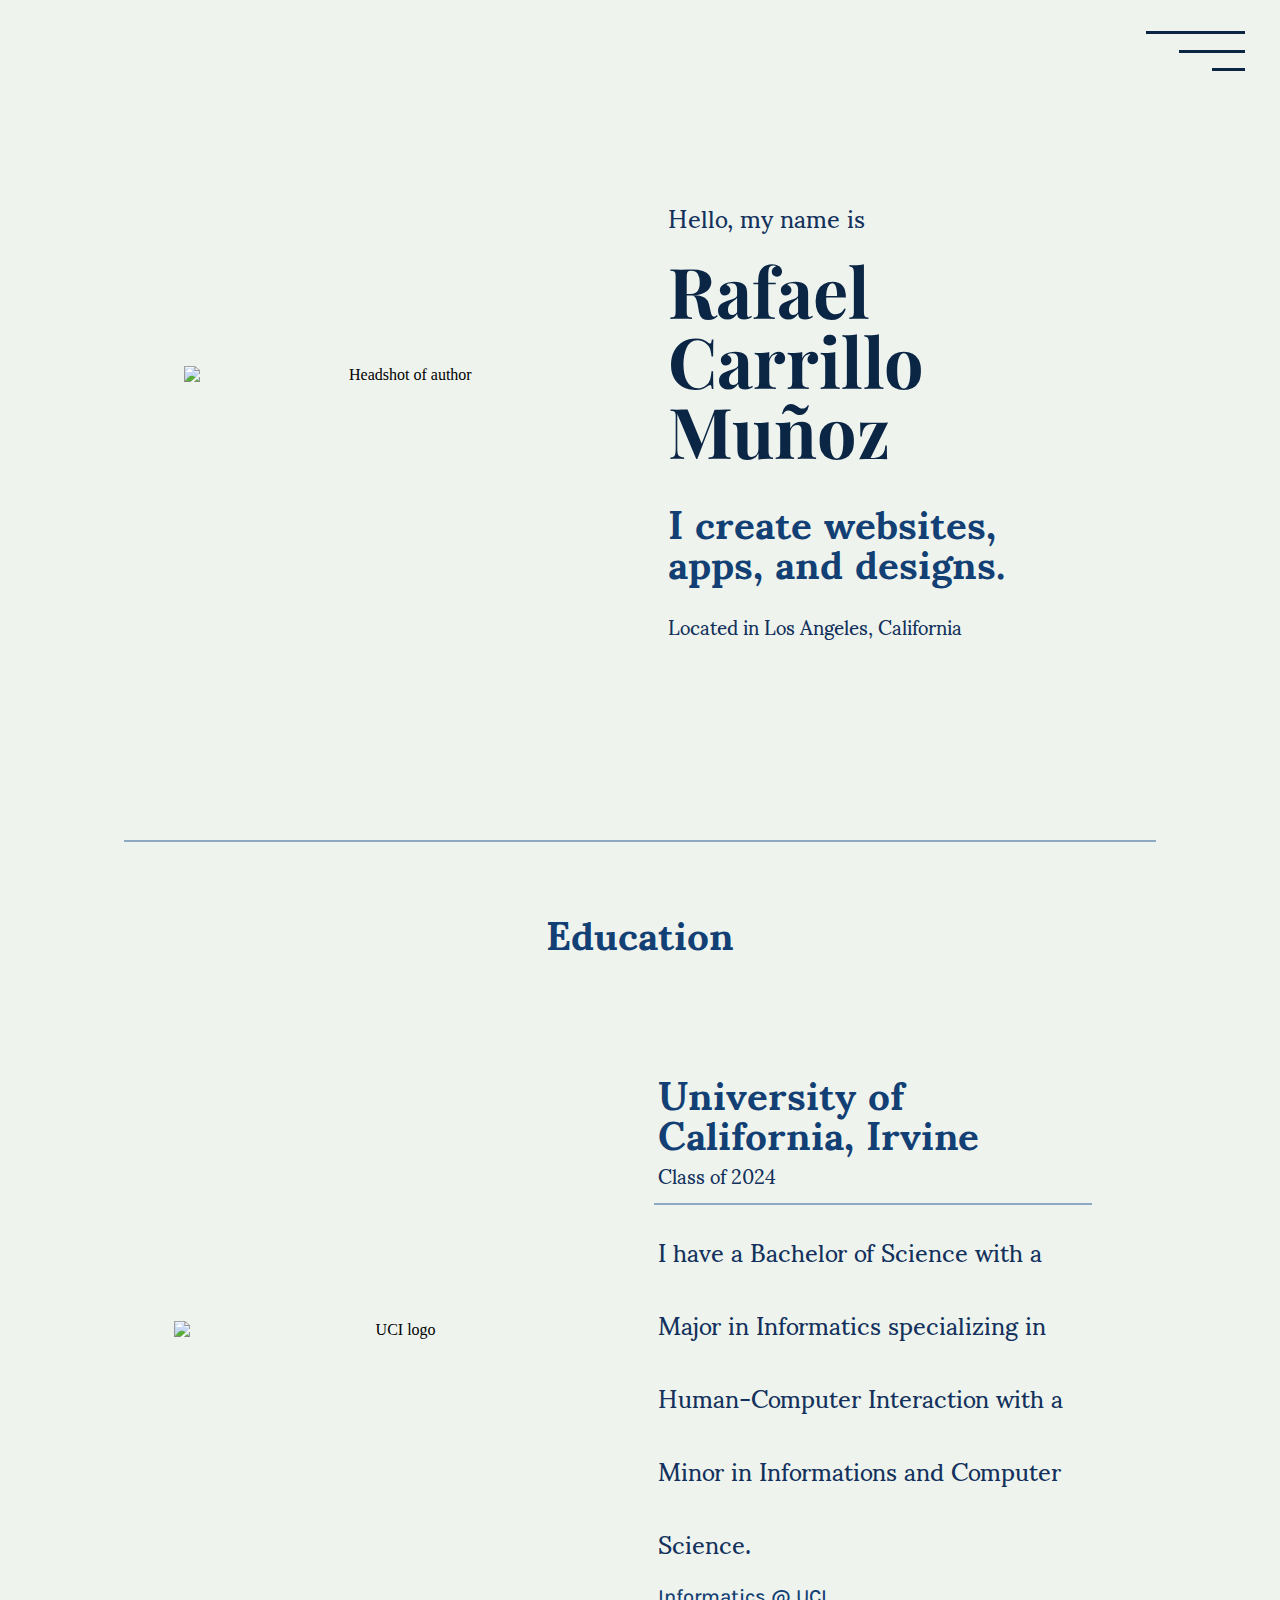
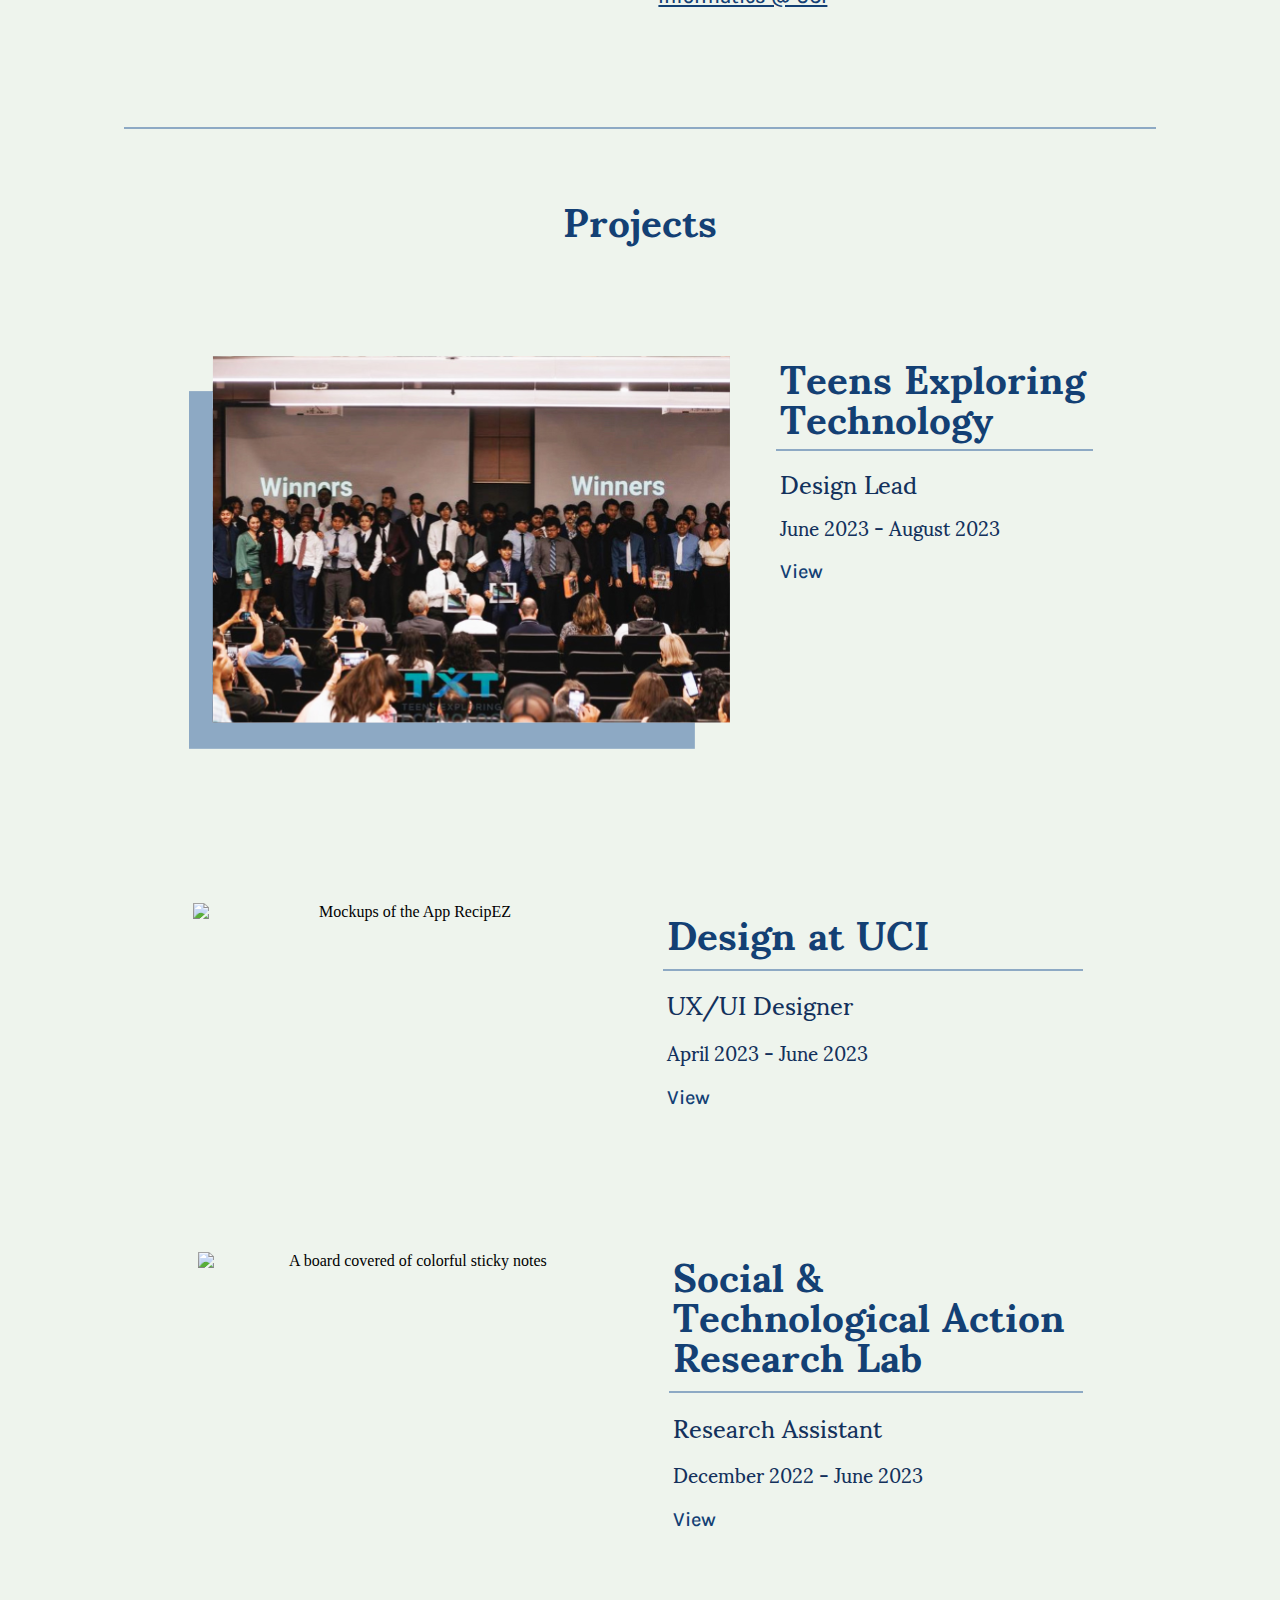
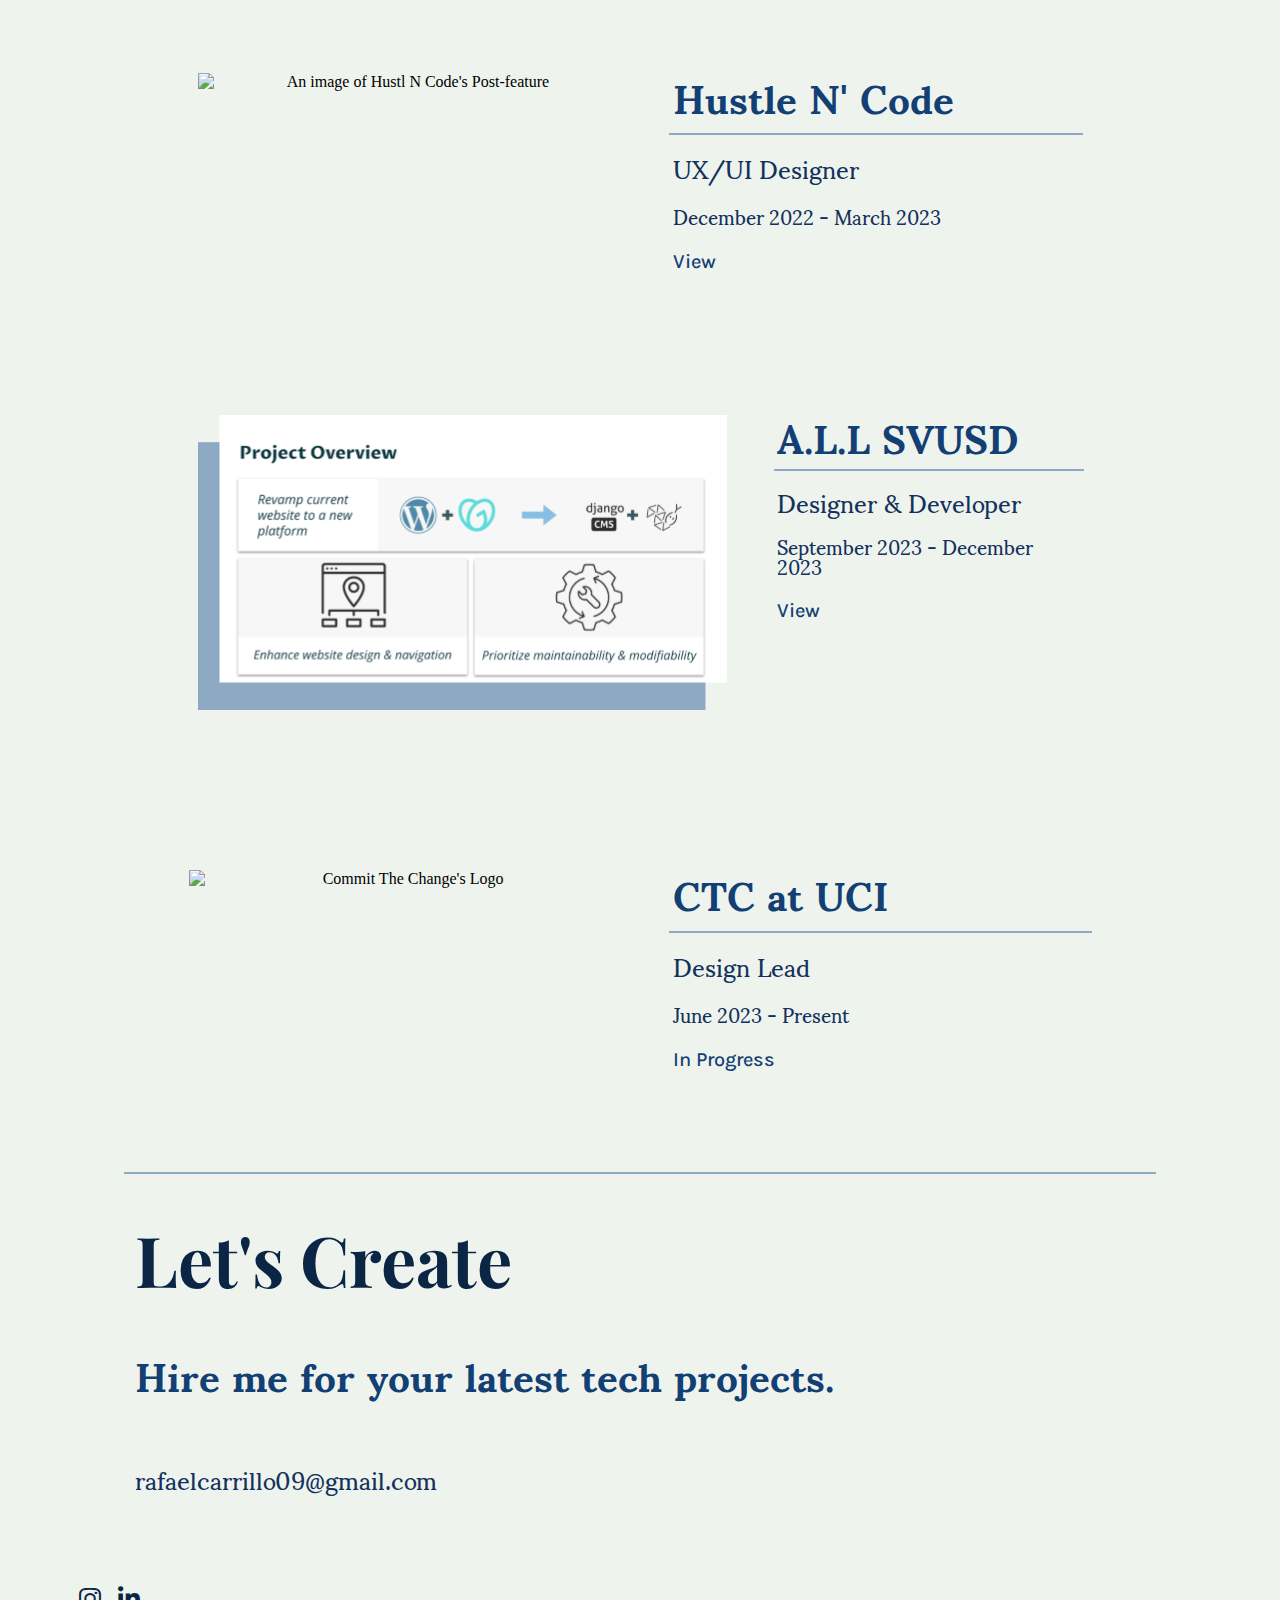
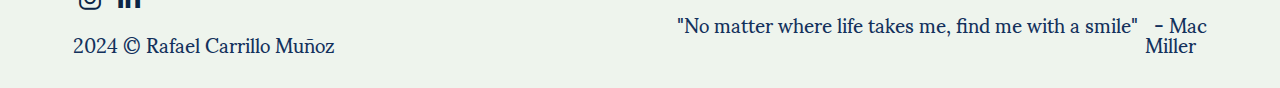
==== commit c63bde81: "Updated to svg images" ====
--- a/index.html
+++ b/index.html
@@ -113,7 +113,7 @@
         <div id="projects" class="main">
           <div class="column">
             <div class="card">
-              <img id="affinity-img" src="Images/demoday.png" alt="A picture of TXT's DemoDay">
+              <img id="affinity-img" src="Images/demoday.svg" alt="A picture of TXT's DemoDay">
               <div class="card-content">
                 <h2>Teens Exploring Technology</h2>
                 <div class="border">
@@ -149,7 +149,7 @@
     <div id="right" class="main">
       <div class="column">
         <div class="card">
-          <img id="affinity-img" src="Images/art-2.png" alt="A board covered of colorful sticky notes">
+          <img id="affinity-img" src="Images/art.png" alt="A board covered of colorful sticky notes">
           <div class="card-content">
             <h2>Social & Technological Action Research Lab</h2>
             <div class="border">
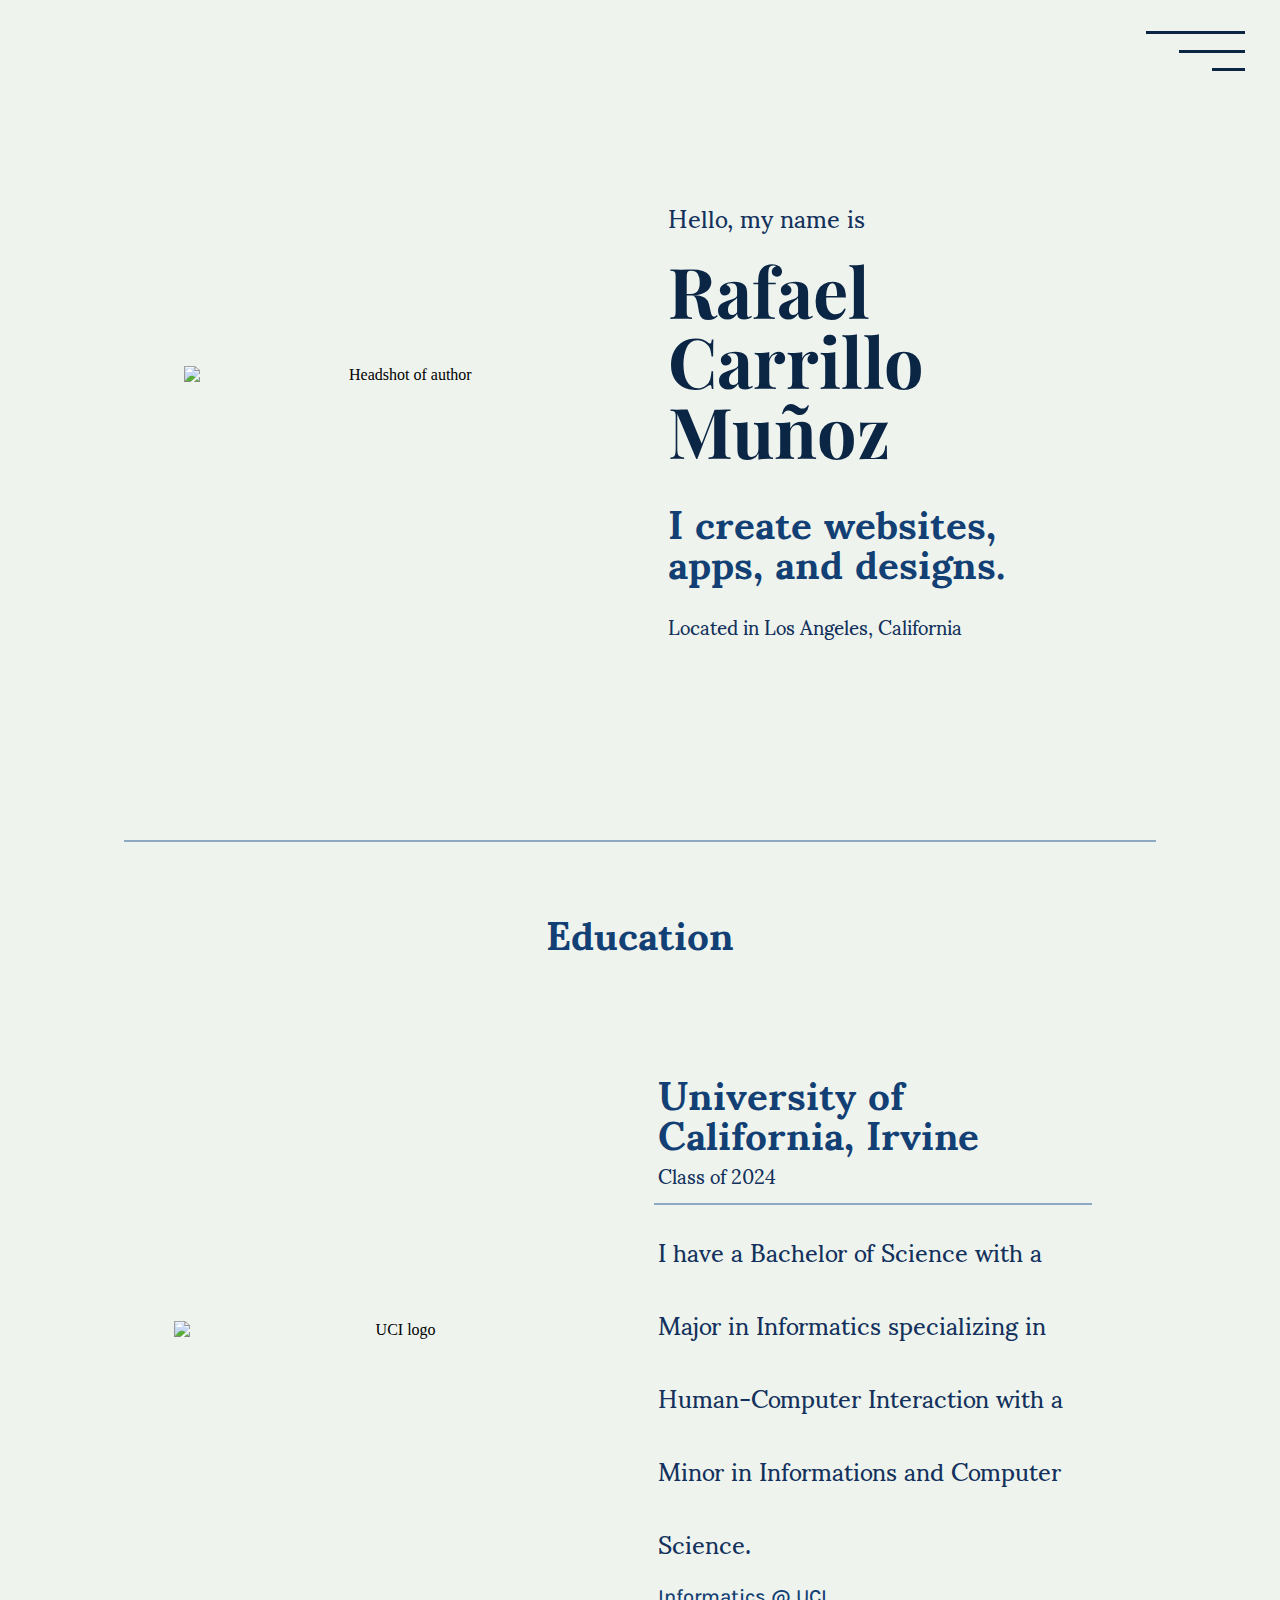
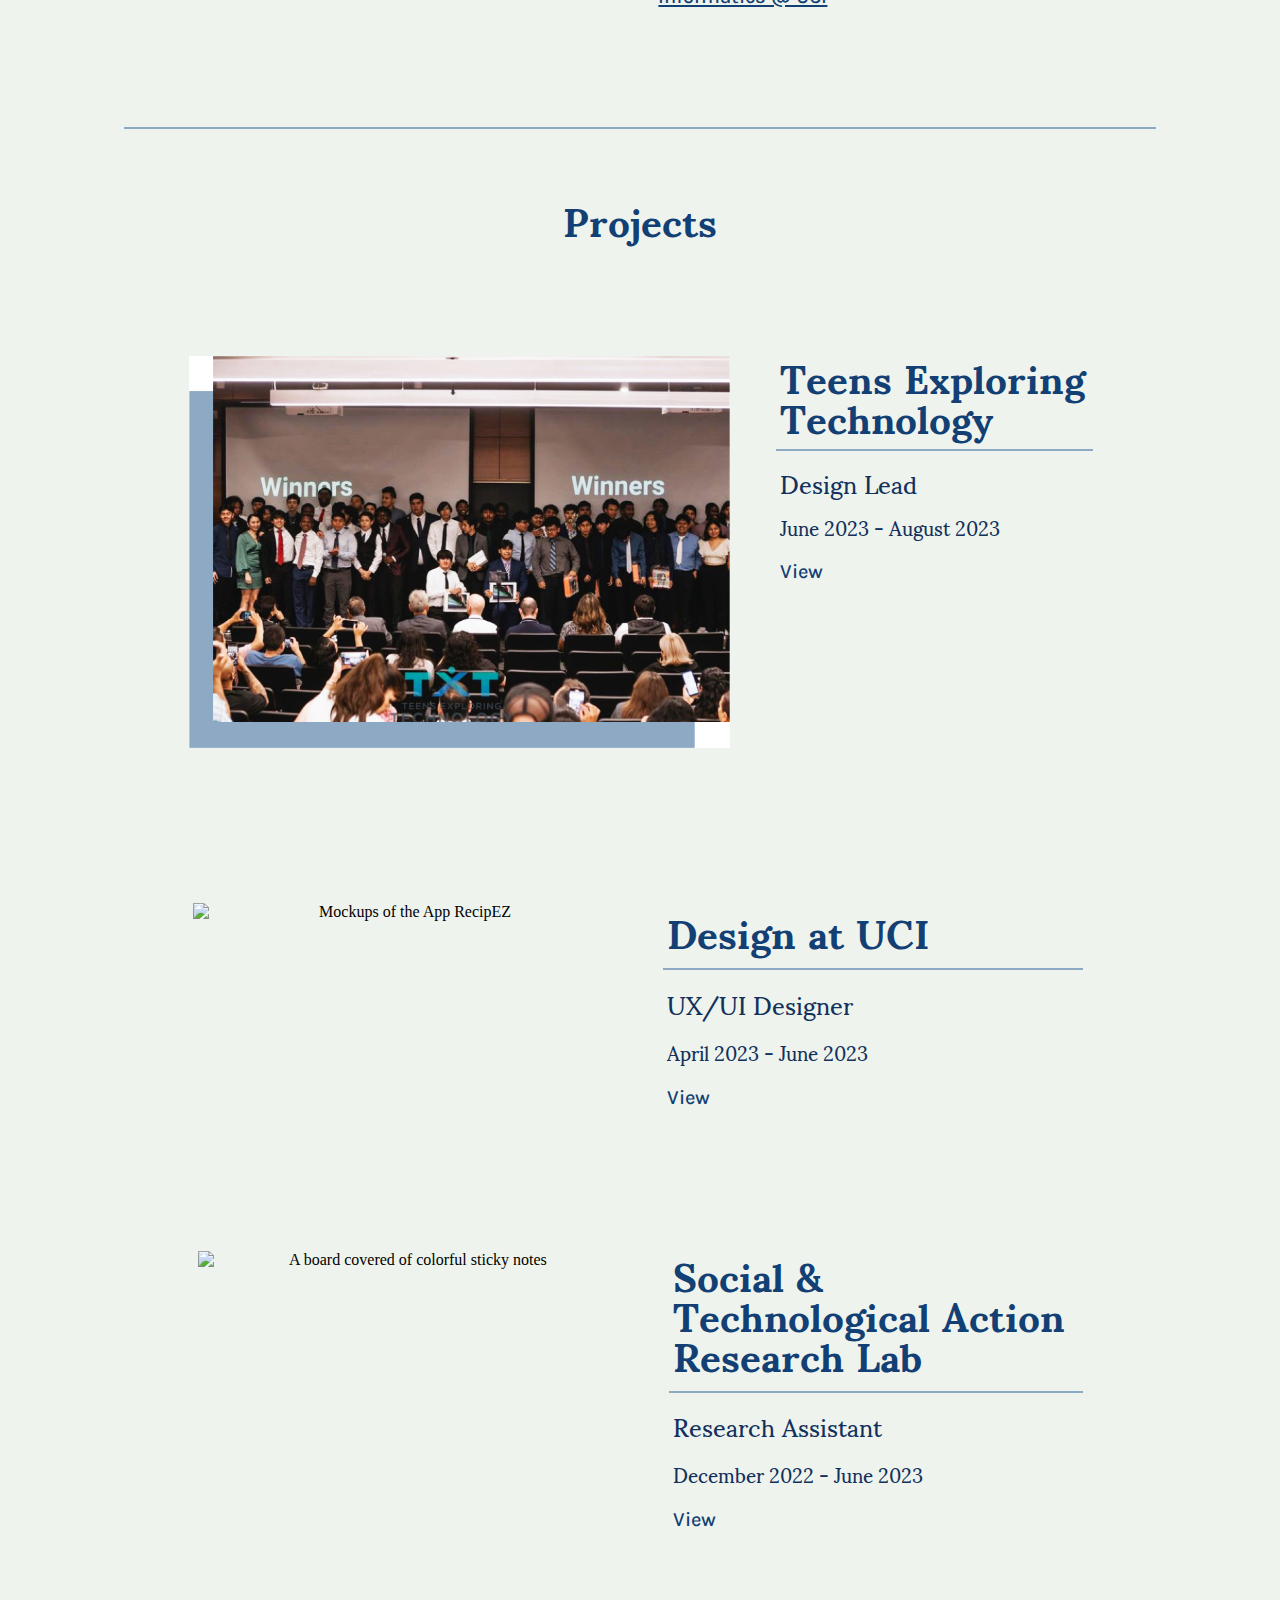
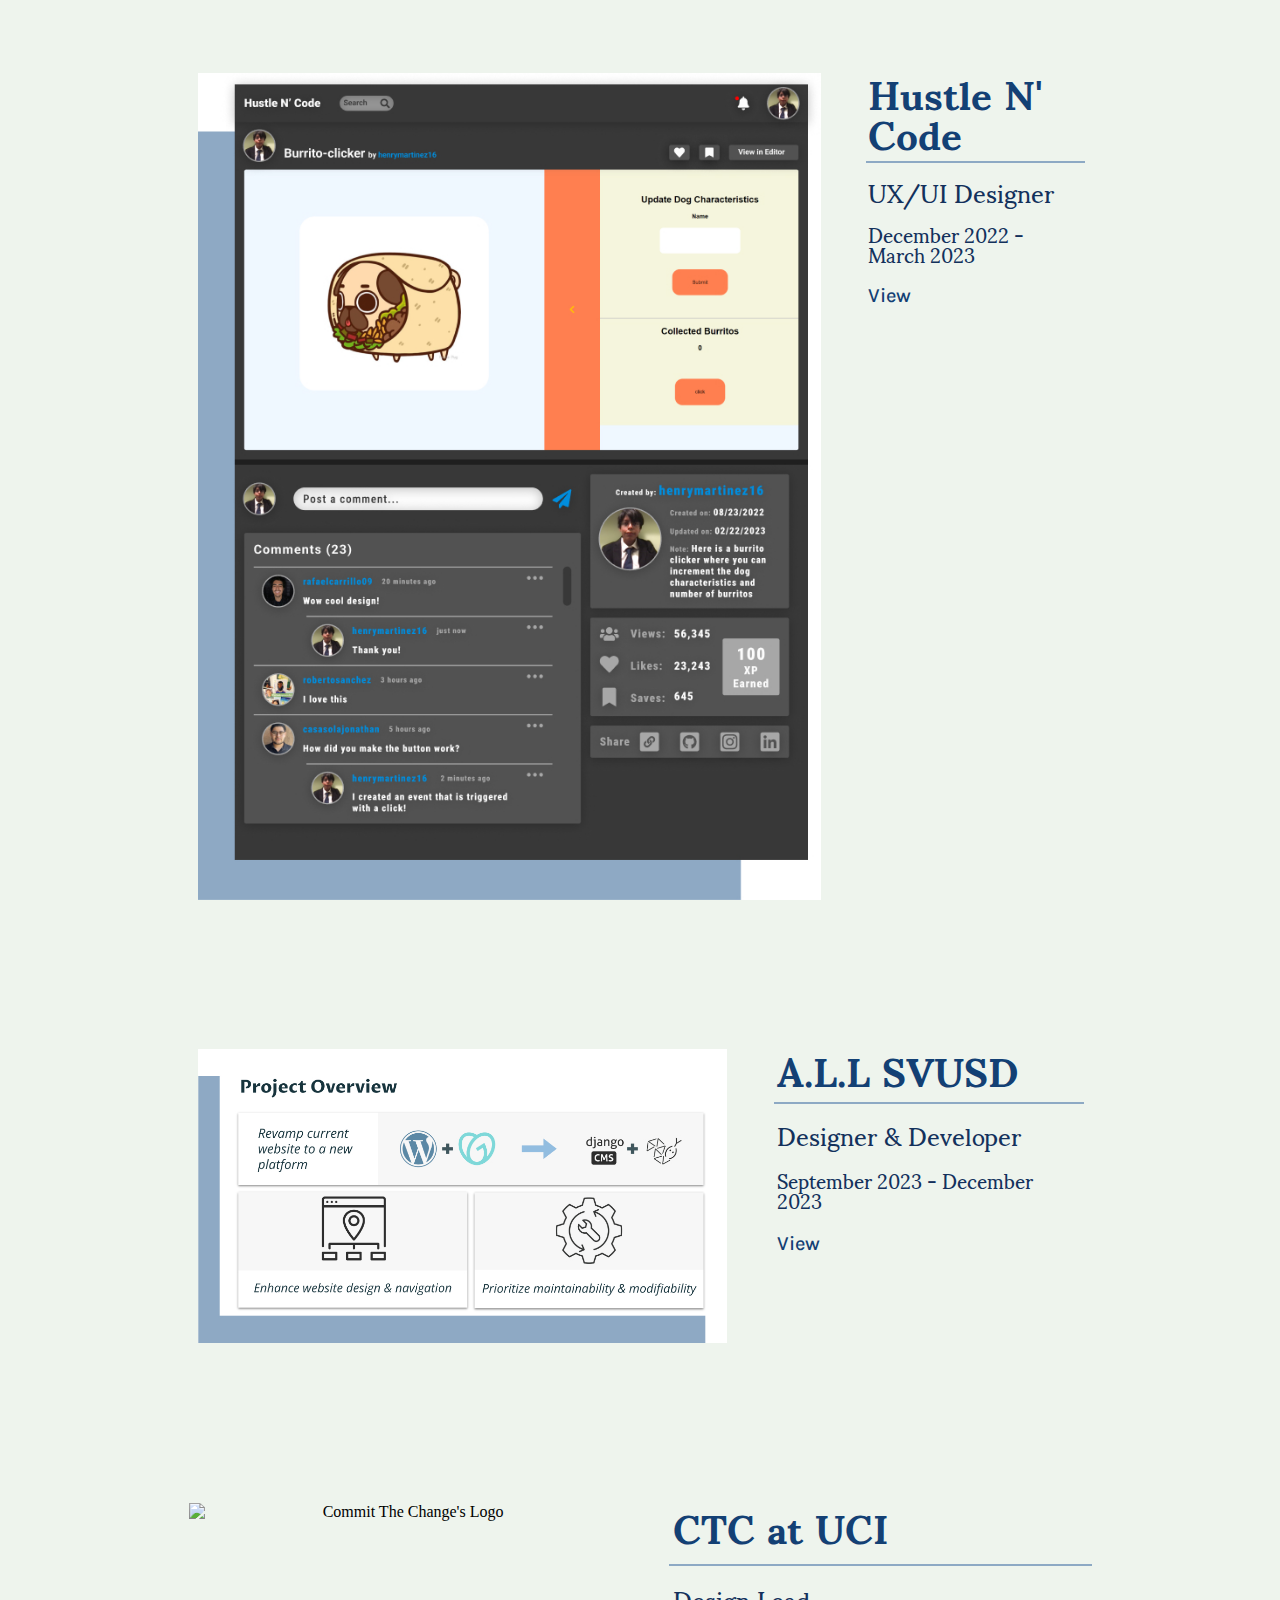
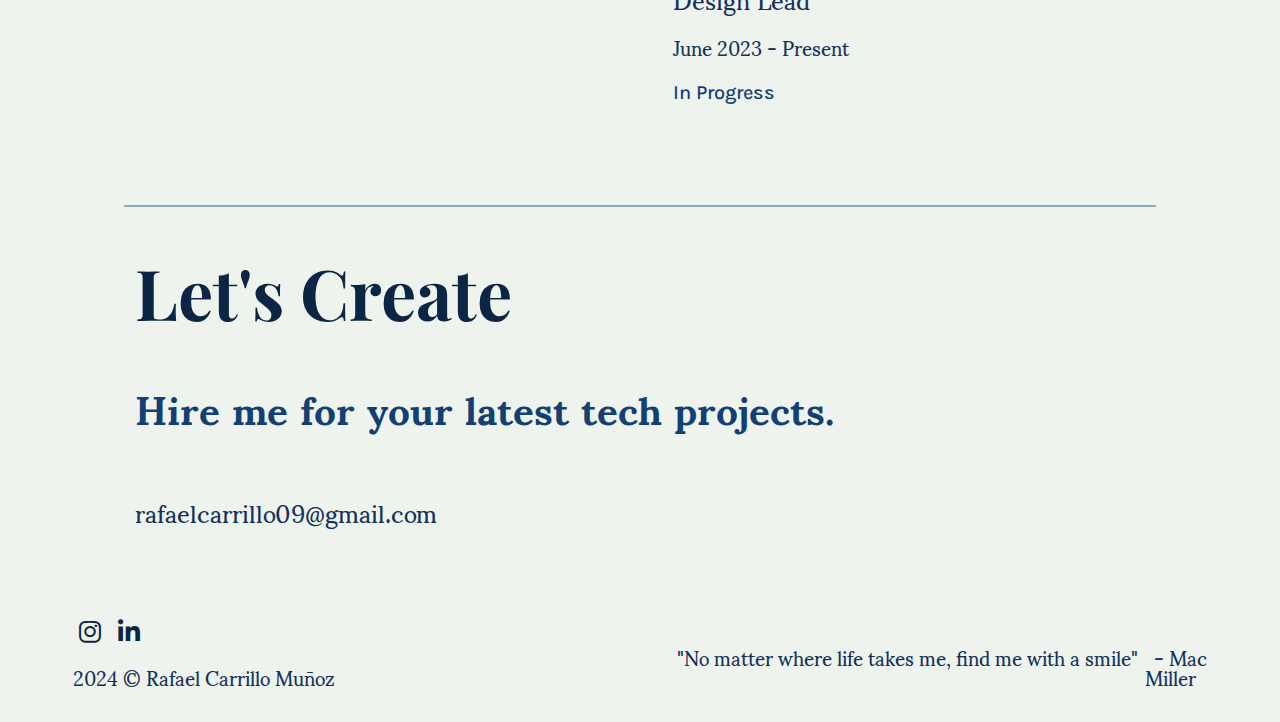
==== commit a8ab1a4f: "Updated Images" ====
--- a/index.html
+++ b/index.html
@@ -113,7 +113,7 @@
         <div id="projects" class="main">
           <div class="column">
             <div class="card">
-              <img id="affinity-img" src="Images/demoday.svg" alt="A picture of TXT's DemoDay">
+              <img id="affinity-img" src="Images/demoday.jpg" alt="A picture of TXT's DemoDay">
               <div class="card-content">
                 <h2>Teens Exploring Technology</h2>
                 <div class="border">
@@ -167,7 +167,7 @@
     <div id="left" class="main">
       <div class="column">
         <div class="card">
-          <img id="Comment-img" src="Images/Frame74.png" alt="An image of Hustl N Code's Post-feature">
+          <img id="Comment-img" src="Images/hustle.jpg" alt="An image of Hustle N Code's Post-feature">
           <div class="card-content">
             <h2>Hustle N' Code</h2>
             <div class="border">
@@ -184,7 +184,7 @@
     <div id="left" class="main">
       <div class="column">
         <div class="card">
-          <img id="affinity-img" src="Images/svusd-final.svg" alt="A description of project overviews.">
+          <img id="affinity-img" src="Images/svusd-final.jpg" alt="A description of project overviews.">
           <div class="card-content">
             <h2>A.L.L SVUSD</h2>
             <div class="border">
